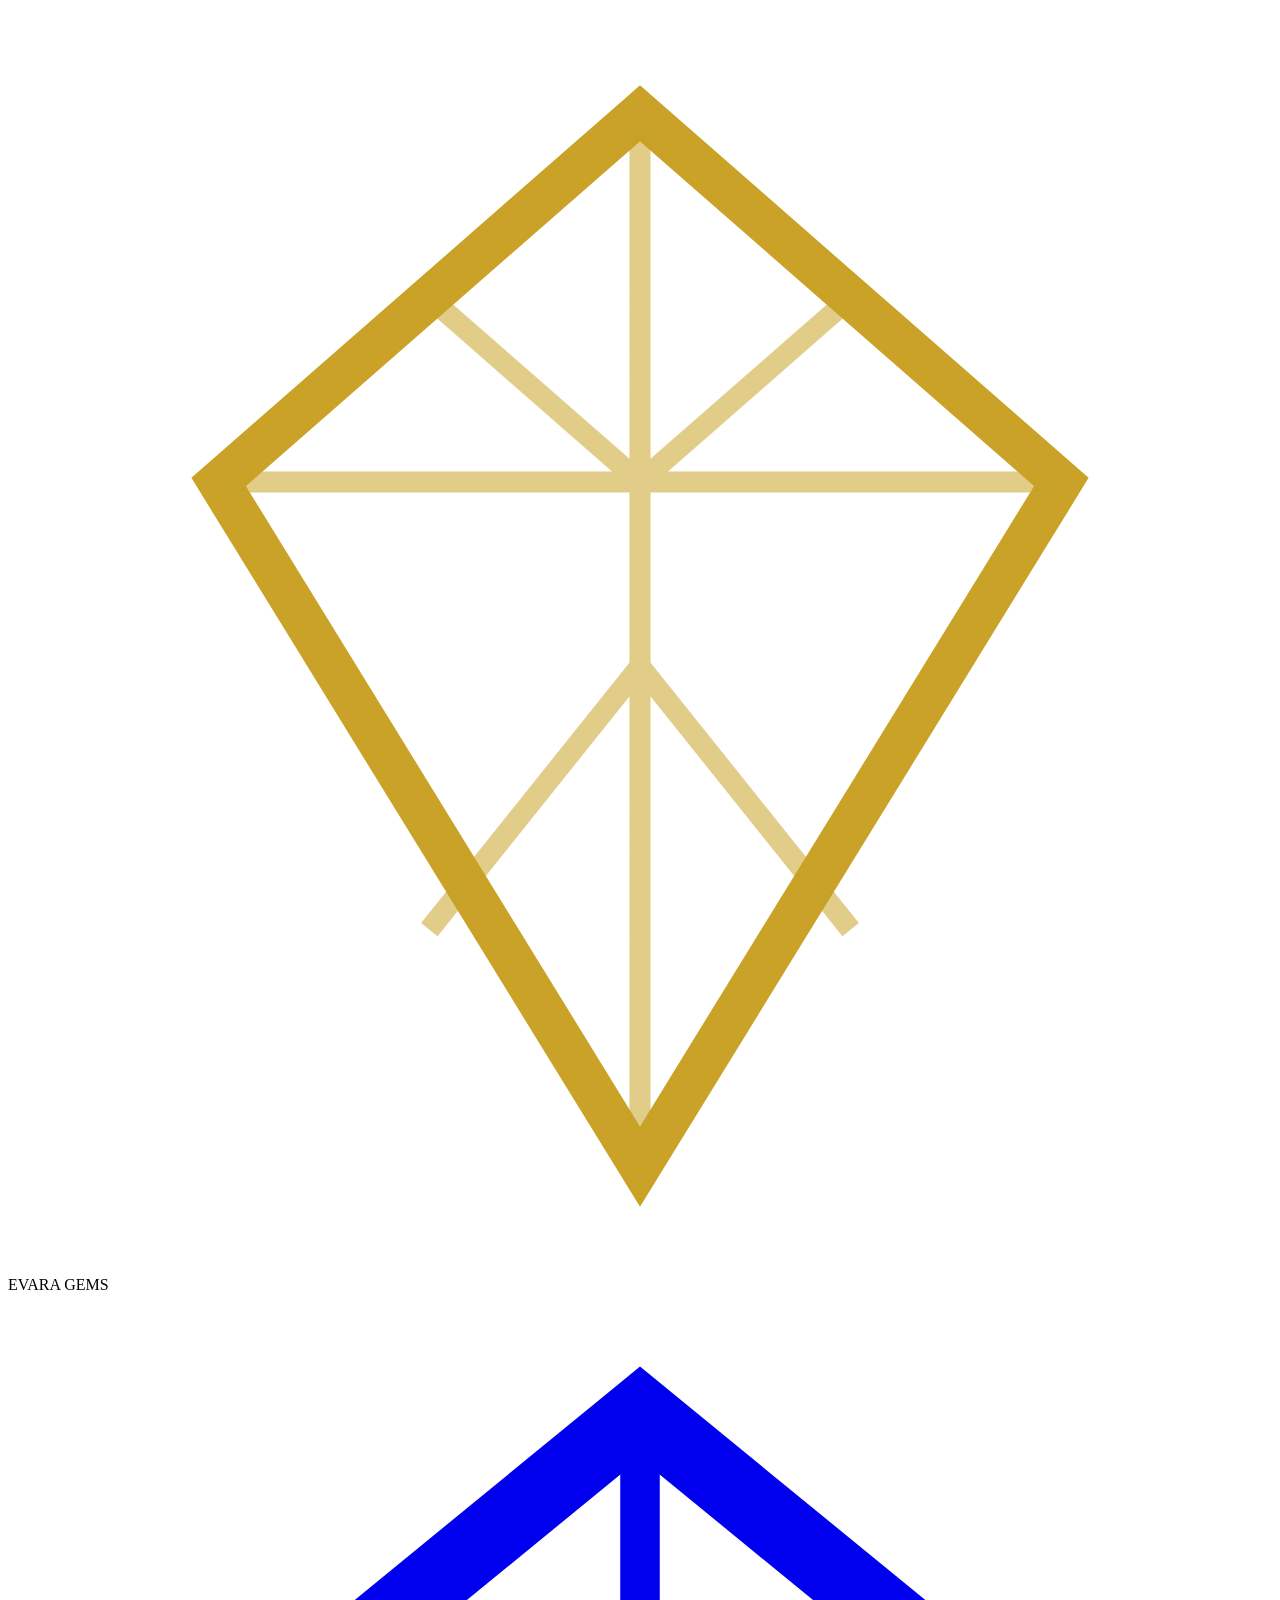
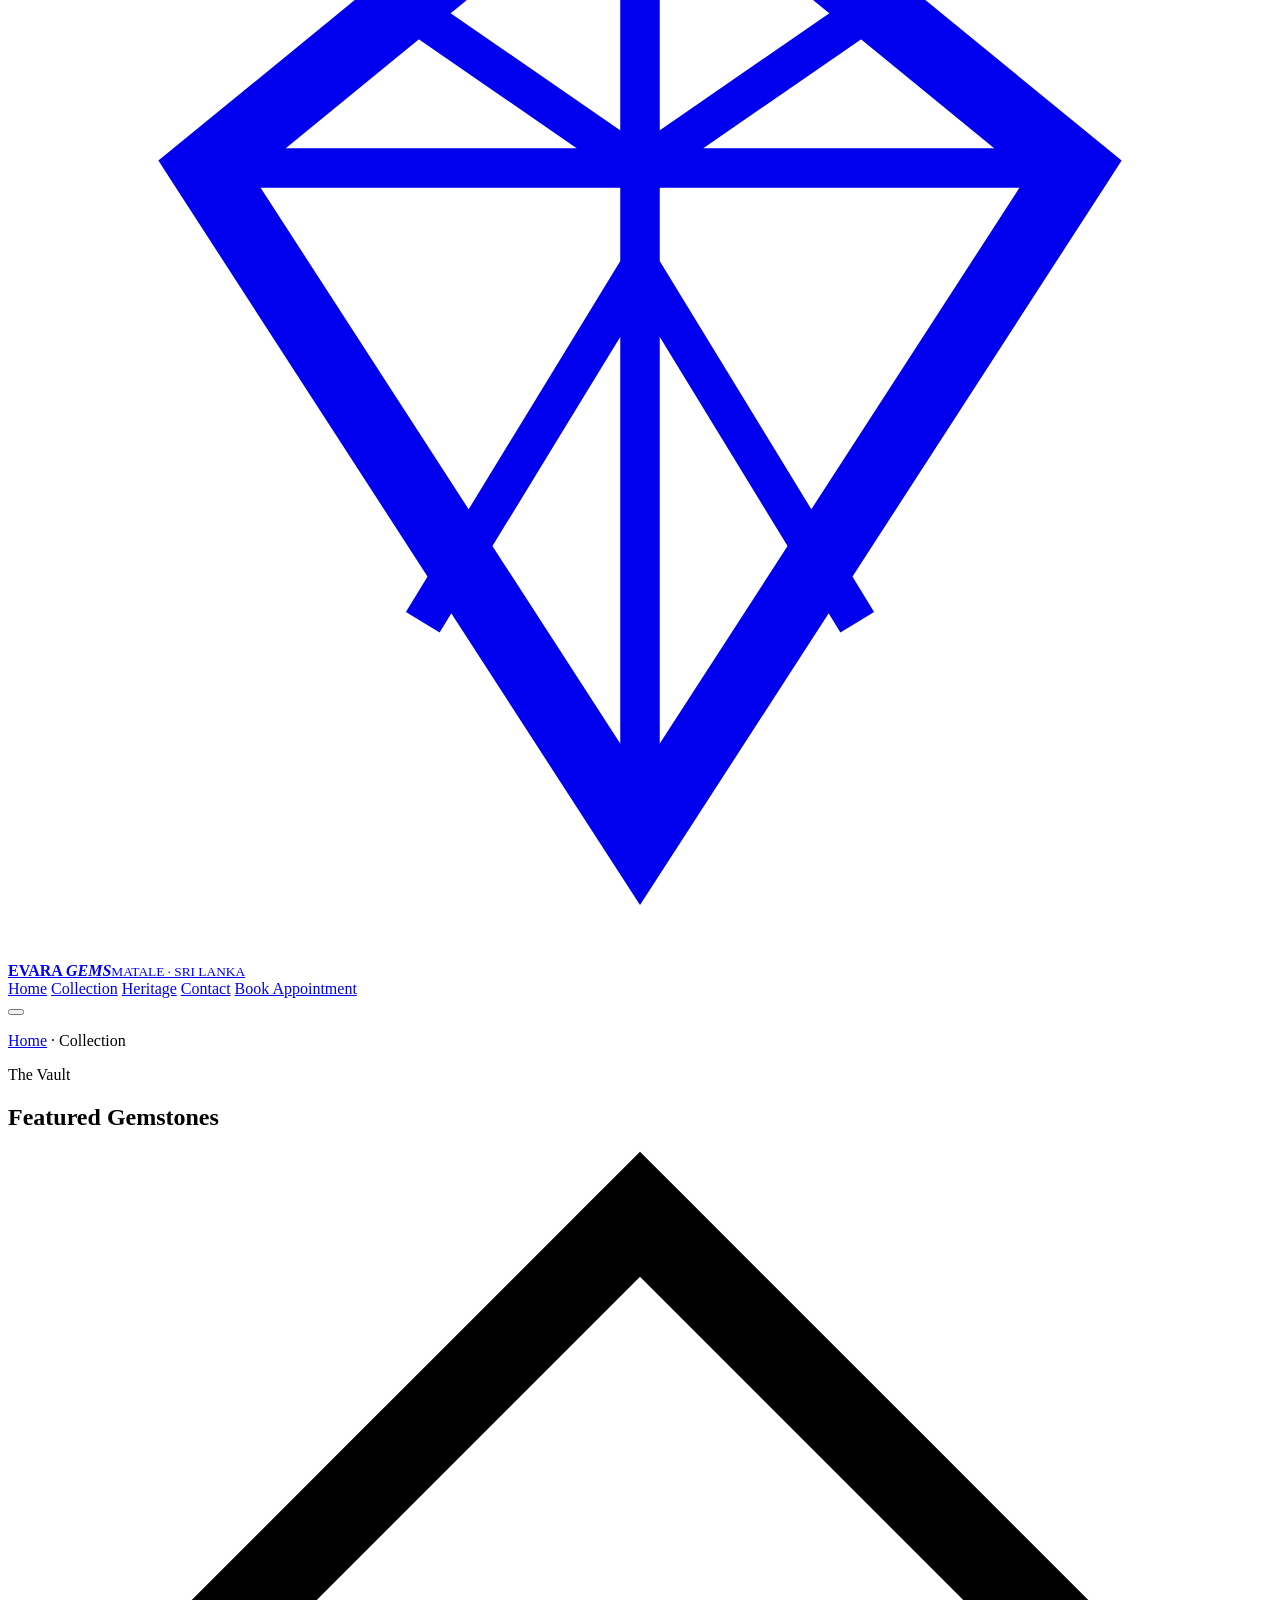
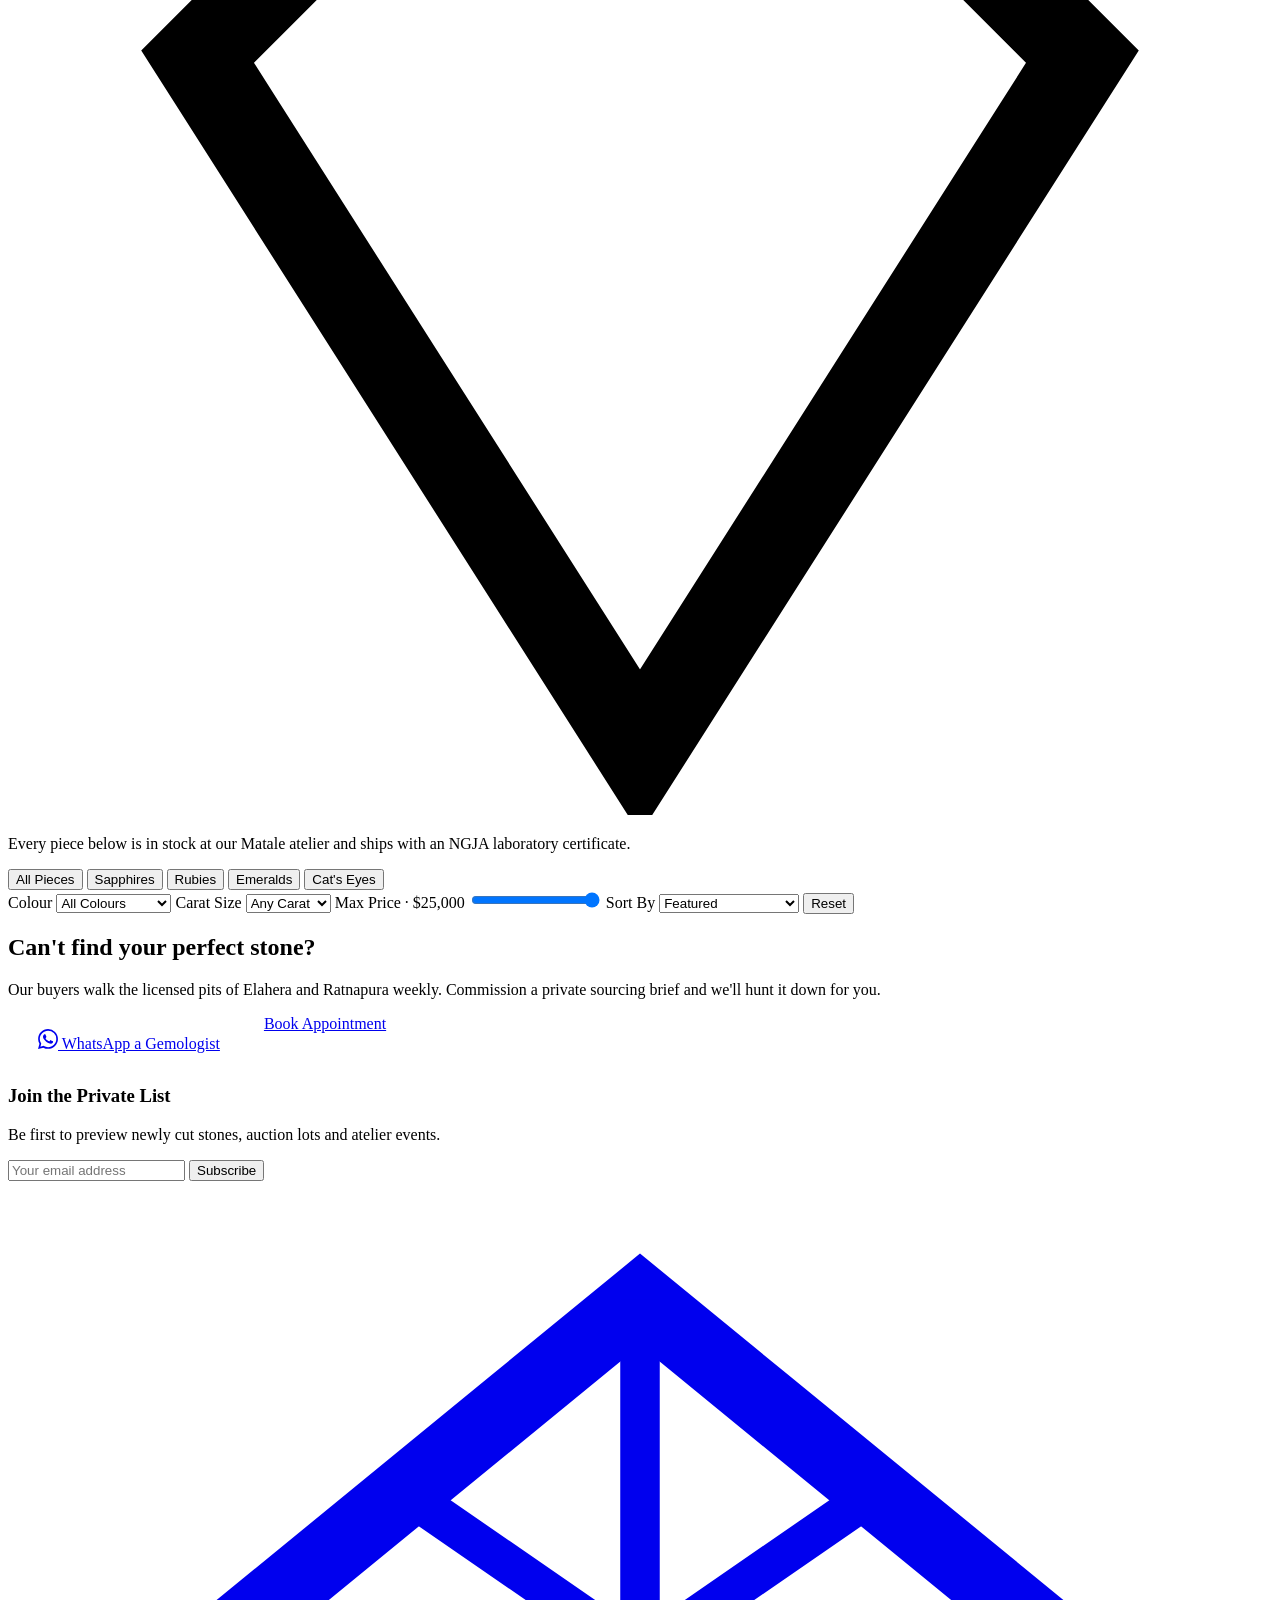
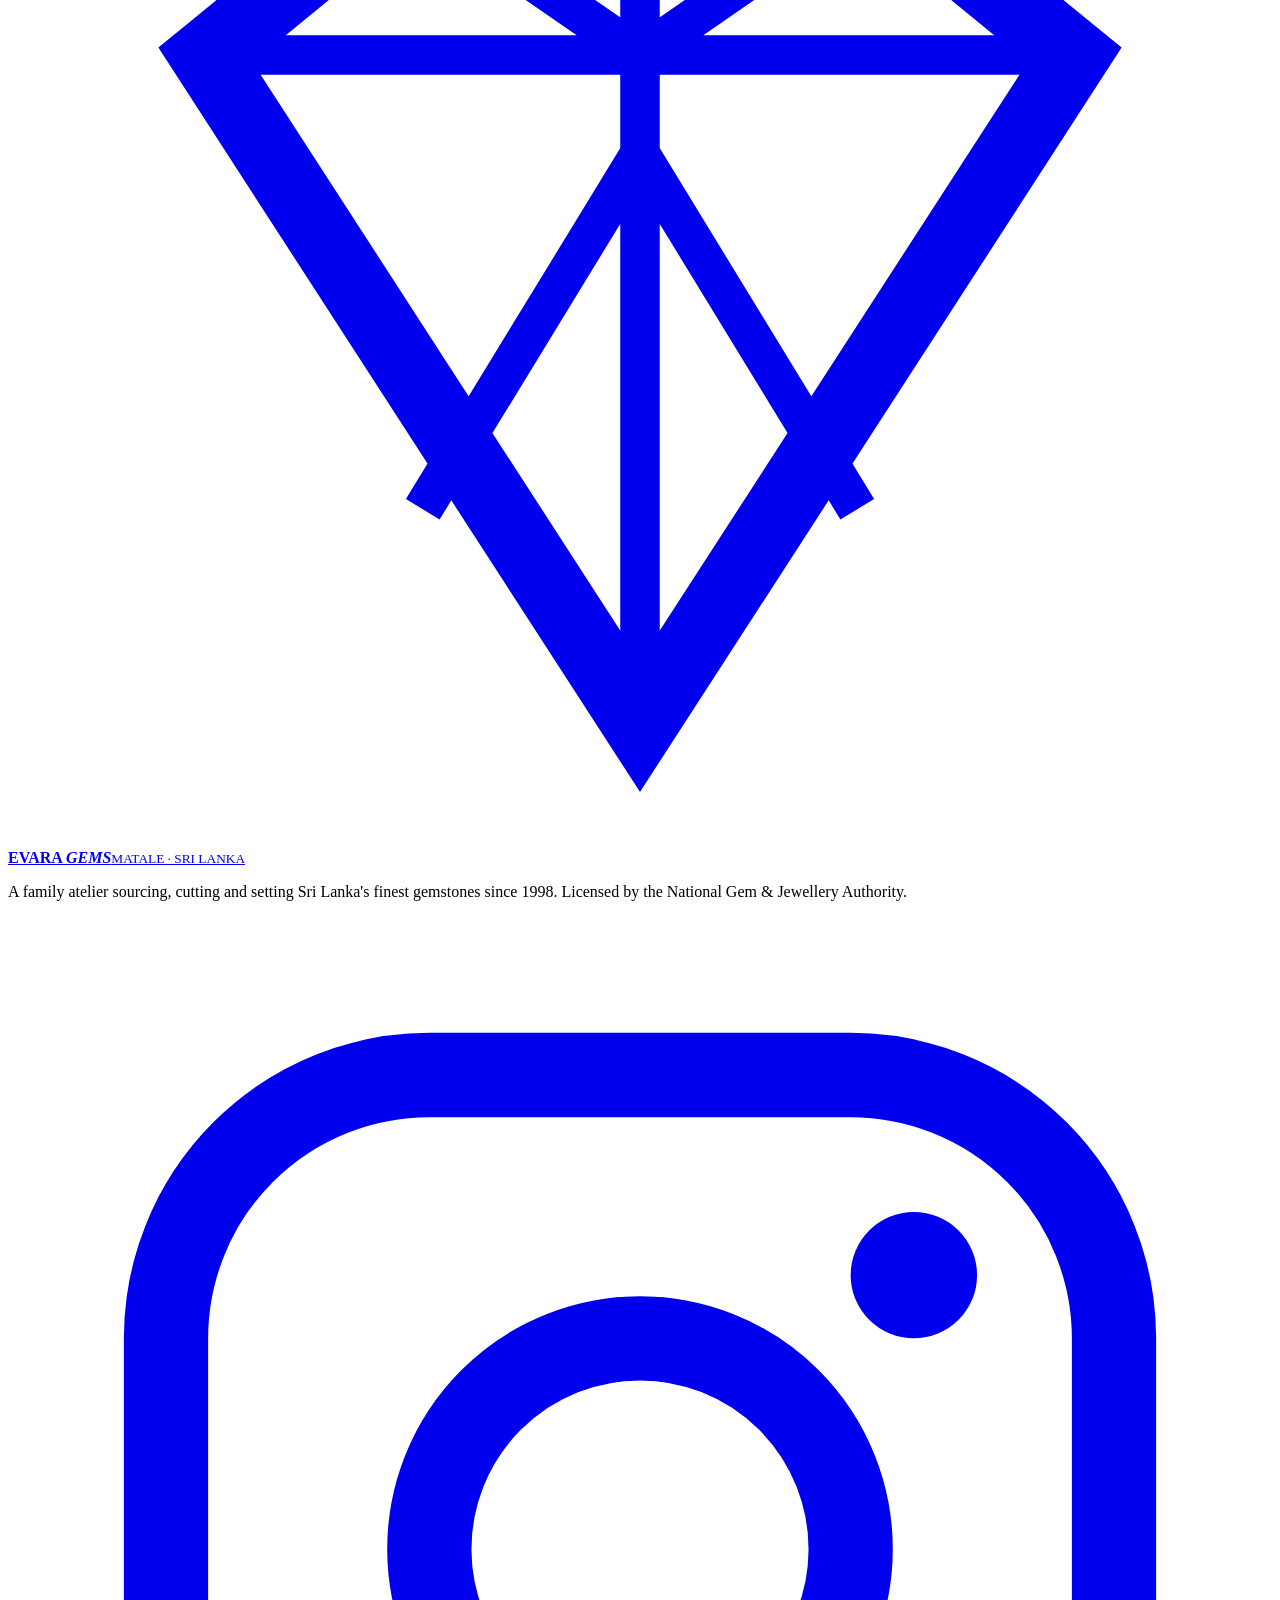
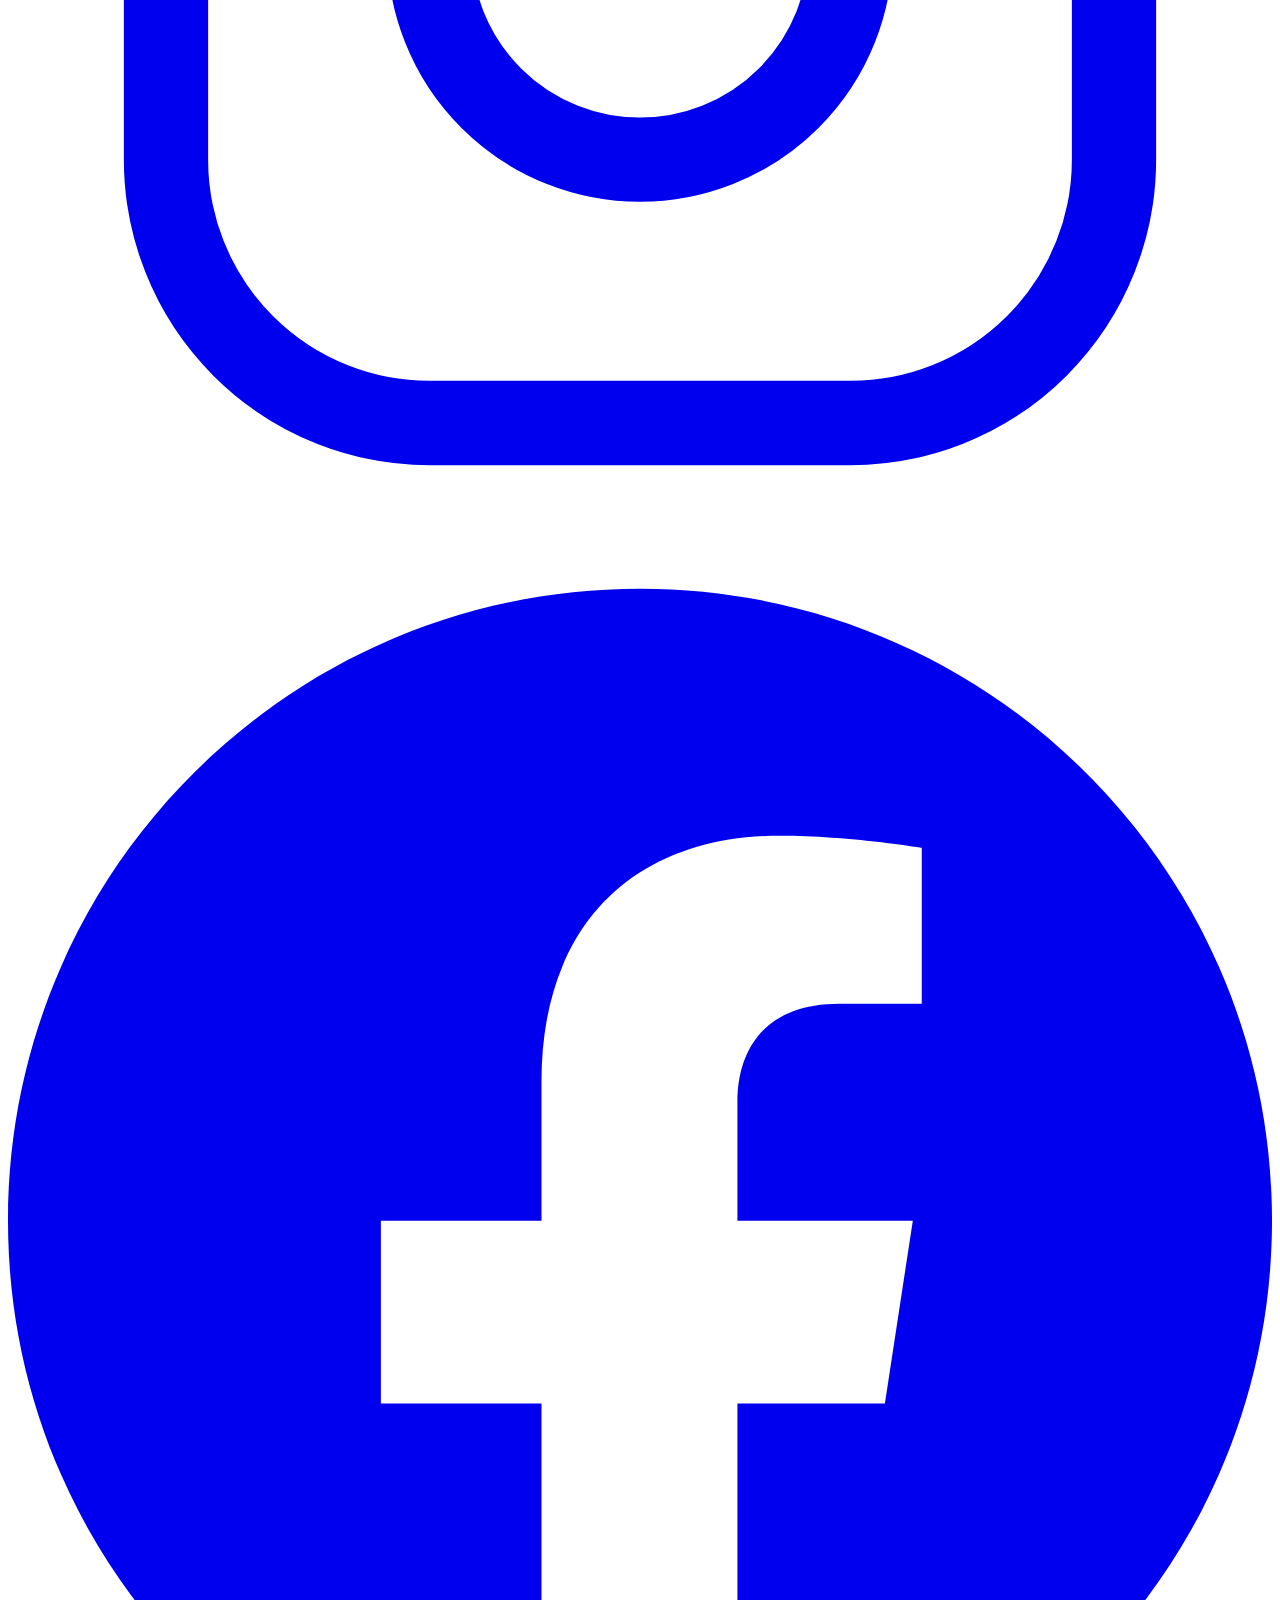
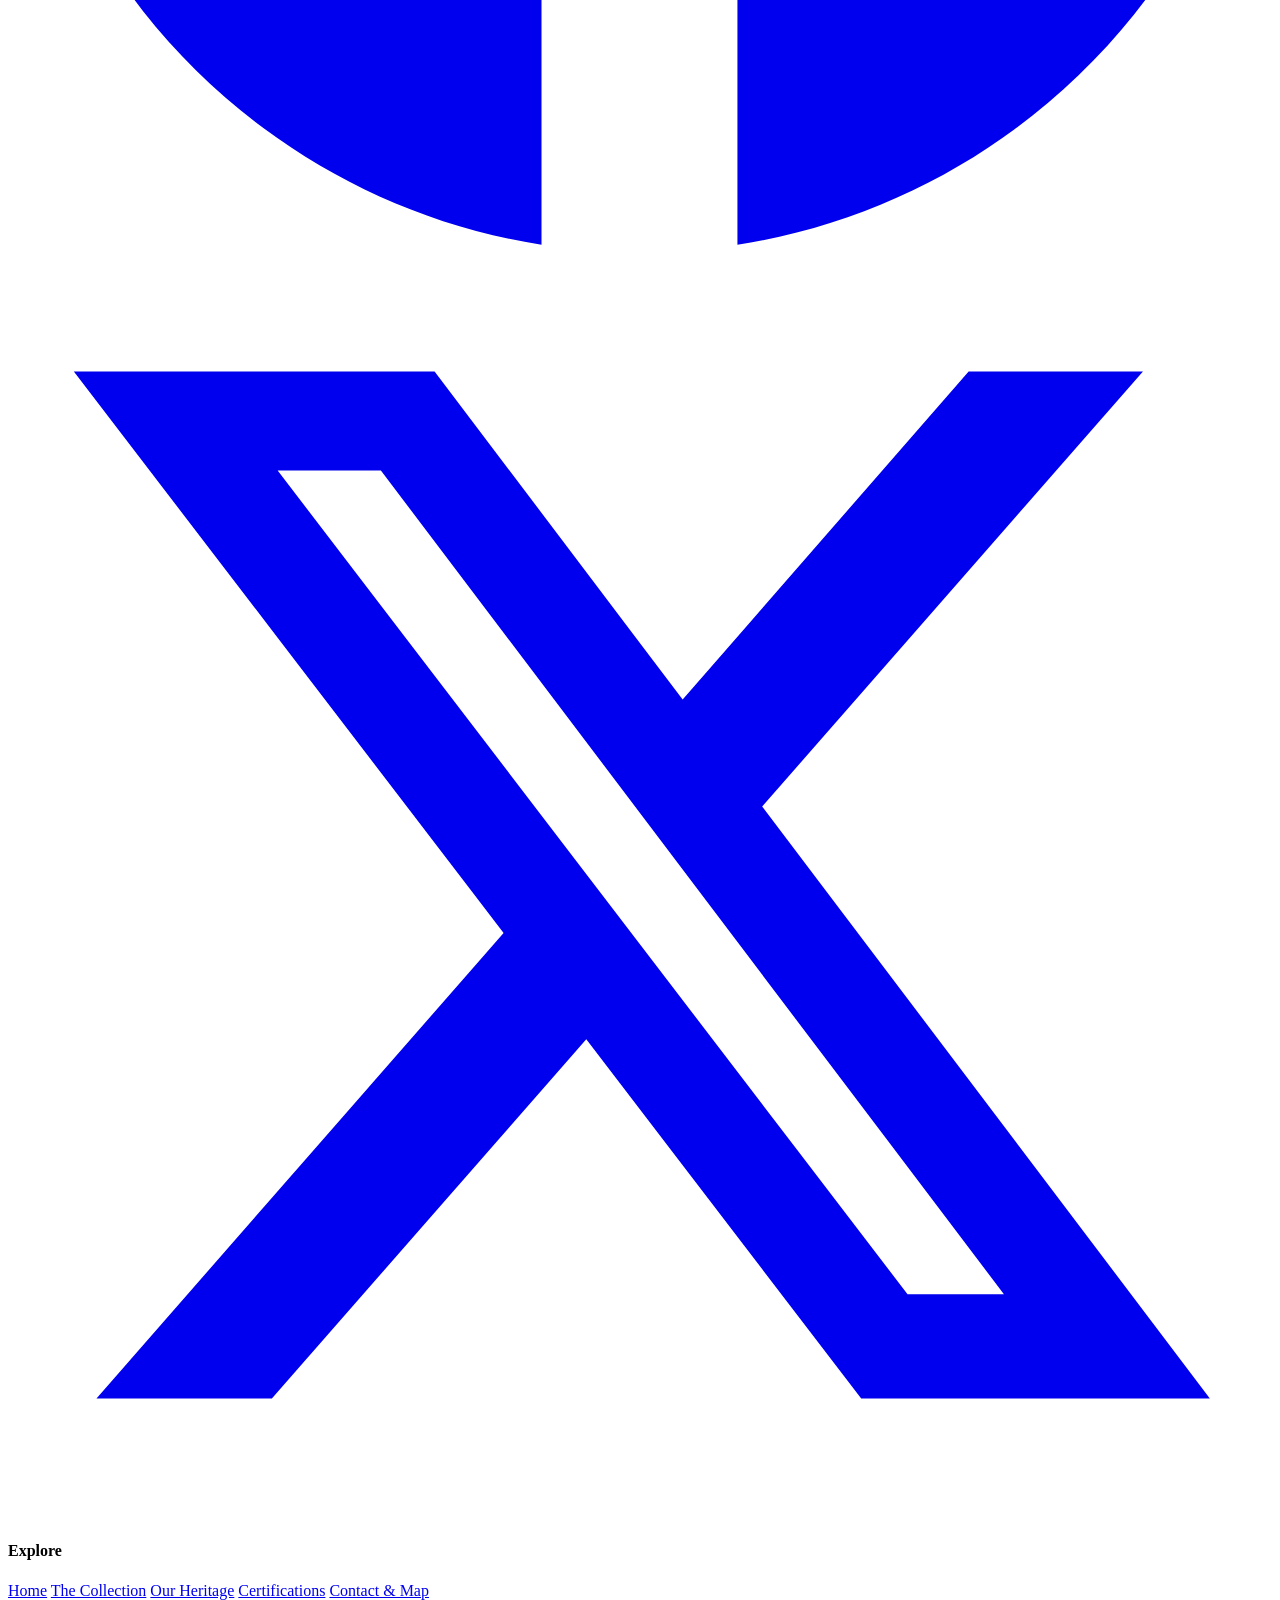
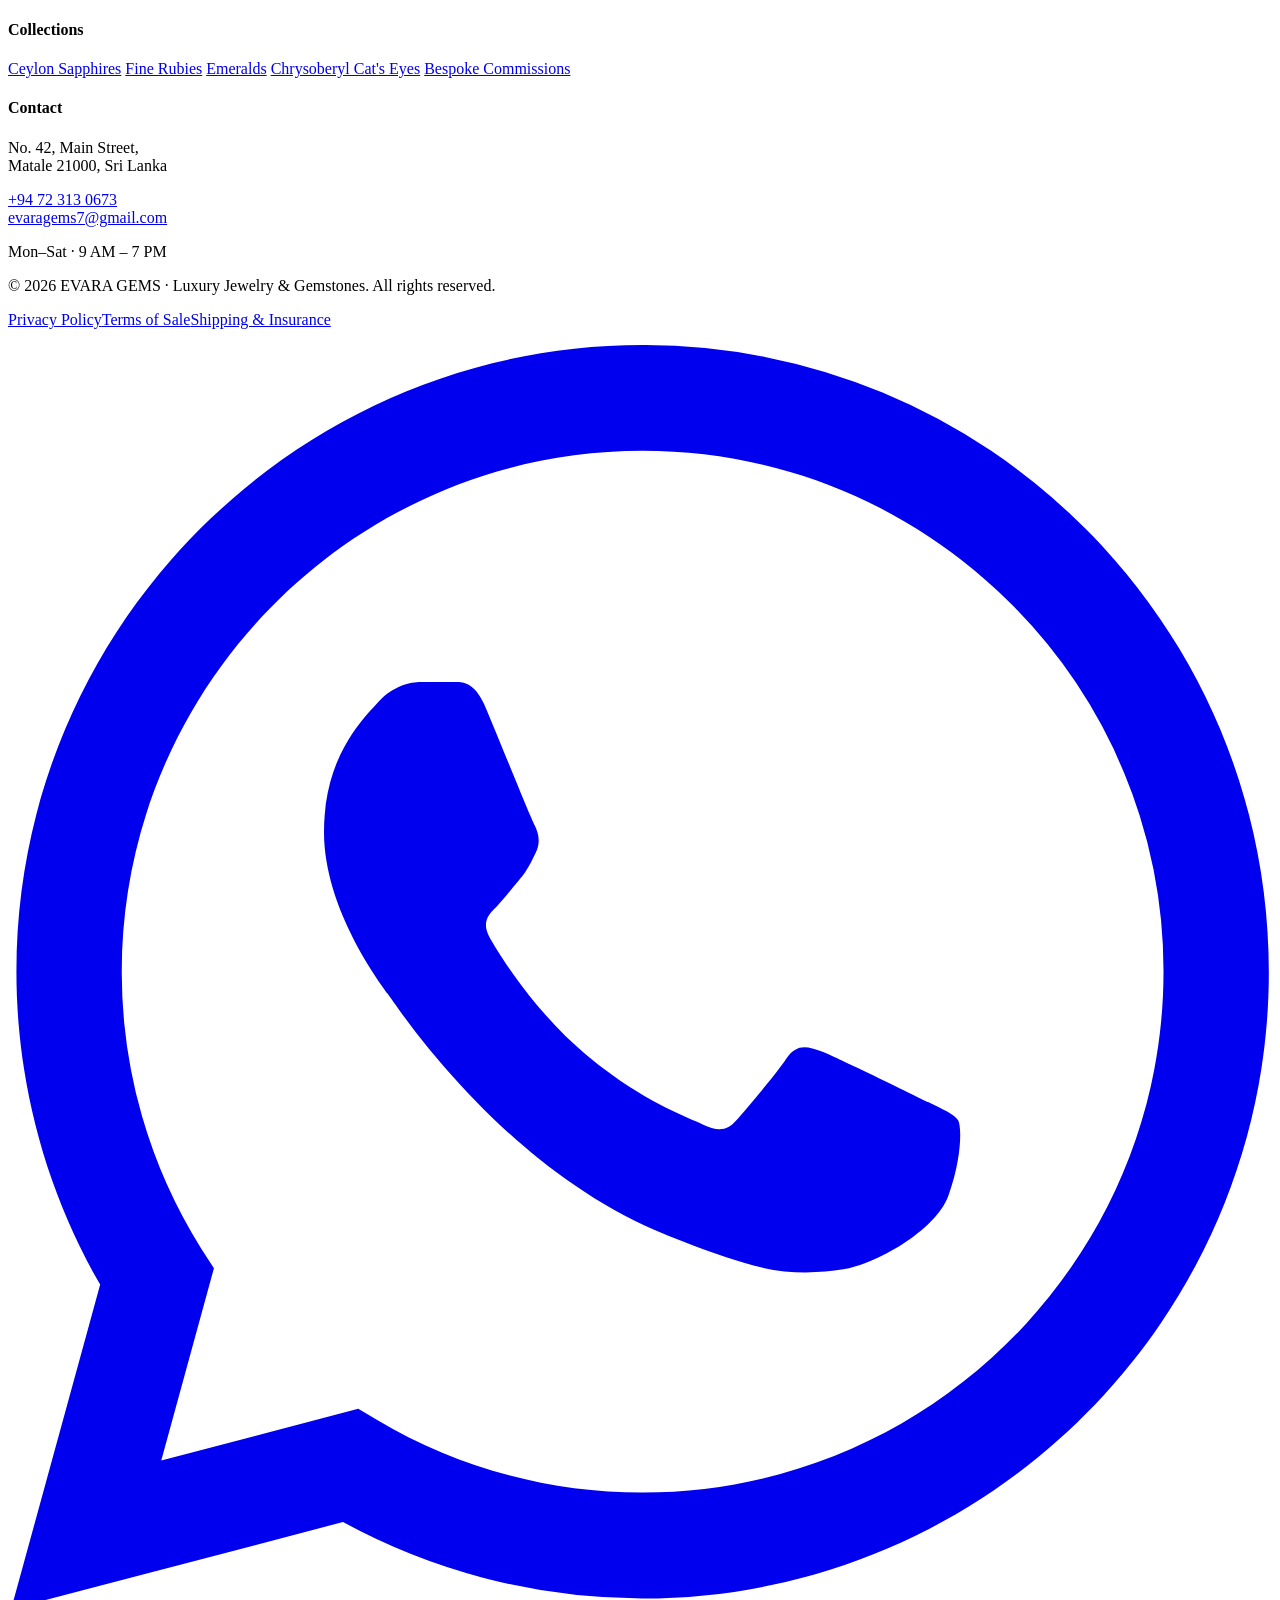
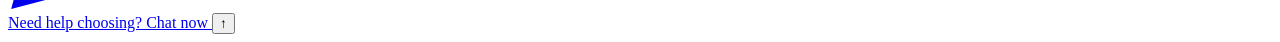
==== collection.html @ 4f70f014 "Add files via upload" ====
<!DOCTYPE html>
<html lang="en">
<head>
<meta charset="UTF-8">
<meta name="viewport" content="width=device-width, initial-scale=1.0">
<title>The Collection — EVARA GEMS | Certified Ceylon Gemstones</title>
<meta name="description" content="Browse certified Sri Lankan sapphires, rubies, emeralds and chrysoberyl cat's eyes. Filter by colour, carat and price — inquire instantly via WhatsApp.">
<link rel="icon" href="assets/logo.png">
<link rel="preconnect" href="https://fonts.googleapis.com">
<link rel="preconnect" href="https://fonts.gstatic.com" crossorigin>
<link href="https://fonts.googleapis.com/css2?family=Playfair+Display:ital,wght@0,400;0,500;0,600;0,700;0,800;1,400;1,500&family=Inter:wght@300;400;500;600;700&display=swap" rel="stylesheet">
<link rel="stylesheet" href="css/style.css">
</head>
<body data-page="collection">

<div id="preloader" aria-hidden="true">
  <div class="preloader-inner">
    <svg viewBox="0 0 48 48" class="preloader-gem"><path d="M24 4 8 18l16 26L40 18Z" fill="none" stroke="#C9A227" stroke-width="1.6"/><path d="M24 4v40M8 18h32M16 11l8 7 8-7M16 35l8-10 8 10" fill="none" stroke="#C9A227" stroke-width=".8" opacity=".55"/></svg>
    <span>EVARA GEMS</span>
  </div>
</div>

<header class="site-header" id="siteHeader">
  <div class="container header-inner">
    <a href="index.html" class="brand" aria-label="Evara Gems home">
      <span class="brand-mark-wrap">
        <img src="assets/logo.png" alt="EVARA GEMS business logo" class="brand-logo" width="46" height="46" onerror="this.remove()">
        <svg viewBox="0 0 32 32" class="brand-fallback"><path d="M16 3 5 12l11 17L27 12Z" fill="none" stroke="currentColor" stroke-width="1.8"/><path d="M16 3v26M5 12h22M10.5 8.2 16 12l5.5-3.8M10.5 23.5 16 14.5l5.5 9" fill="none" stroke="currentColor" stroke-width="1"/></svg>
      </span>
      <span class="brand-text"><strong>EVARA <em>GEMS</em></strong><small>MATALE · SRI LANKA</small></span>
    </a>
    <nav class="main-nav" id="mainNav" aria-label="Primary">
      <a href="index.html">Home</a>
      <a href="collection.html" class="active">Collection</a>
      <a href="heritage.html">Heritage</a>
      <a href="contact.html">Contact</a>
      <a href="contact.html#appointment" class="btn btn-gold nav-cta">Book Appointment</a>
    </nav>
    <button class="nav-toggle" id="navToggle" aria-label="Toggle menu" aria-expanded="false"><span></span><span></span><span></span></button>
  </div>
</header>

<main id="main">

<section class="page-banner">
  <div class="container">
    <p class="crumb"><a href="index.html">Home</a> · Collection</p>
    <p class="eyebrow center">The Vault</p>
    <h1>Featured <span class="gold-text">Gemstones</span></h1>
    <div class="ornament"><span class="line"></span><svg viewBox="0 0 20 20"><path d="M10 1 3 8l7 11 7-11Z" fill="none" stroke="currentColor" stroke-width="1.4"/></svg><span class="line"></span></div>
    <p class="section-sub" style="margin-inline:auto;">Every piece below is in stock at our Matale atelier and ships with an NGJA laboratory certificate.</p>
  </div>
</section>

<section class="section collection-section">
  <div class="container">

    <div class="filter-bar reveal" role="group" aria-label="Filter gemstones">
      <div class="filter-pills" id="typePills">
        <button class="pill active" data-type="all">All Pieces</button>
        <button class="pill" data-type="sapphire">Sapphires</button>
        <button class="pill" data-type="ruby">Rubies</button>
        <button class="pill" data-type="emerald">Emeralds</button>
        <button class="pill" data-type="catseye">Cat's Eyes</button>
      </div>
      <div class="filter-controls">
        <label class="filter-field">
          <span>Colour</span>
          <select id="colorFilter">
            <option value="all">All Colours</option>
            <option value="blue">Blue</option>
            <option value="red">Red</option>
            <option value="green">Green</option>
            <option value="golden">Golden / Yellow</option>
            <option value="pink">Pink</option>
          </select>
        </label>
        <label class="filter-field">
          <span>Carat Size</span>
          <select id="caratFilter">
            <option value="all">Any Carat</option>
            <option value="lt3">Under 3 ct</option>
            <option value="mid">3 – 6 ct</option>
            <option value="gt6">Above 6 ct</option>
          </select>
        </label>
        <label class="filter-field range-field">
          <span>Max Price · <output id="priceOut">$25,000</output></span>
          <input type="range" id="priceRange" min="2000" max="25000" step="500" value="25000">
        </label>
        <label class="filter-field">
          <span>Sort By</span>
          <select id="sortSelect">
            <option value="featured">Featured</option>
            <option value="priceAsc">Price · Low to High</option>
            <option value="priceDesc">Price · High to Low</option>
            <option value="caratDesc">Carat · Largest First</option>
          </select>
        </label>
        <button class="reset-filters" id="resetFilters">Reset</button>
      </div>
      <p class="result-count" id="resultCount"></p>
    </div>

    <div class="product-grid" id="productGrid"></div>

    <div class="empty-state" id="emptyState" hidden>
      <svg viewBox="0 0 48 48"><path d="M24 6 8 19l16 25L40 19Z" fill="none" stroke="currentColor" stroke-width="1.4"/><path d="M8 19h32" stroke="currentColor" stroke-width="1"/></svg>
      <h3>No pieces match your selection</h3>
      <p>Adjust the filters above, or message our gemologists for a private sourcing request.</p>
      <a href="#" class="btn btn-outline-gold" id="emptyWhatsApp">Request a Custom Search</a>
    </div>

    <div class="cta-panel reveal">
      <div>
        <h2>Can't find your <span class="gold-text">perfect stone?</span></h2>
        <p>Our buyers walk the licensed pits of Elahera and Ratnapura weekly. Commission a private sourcing brief and we'll hunt it down for you.</p>
      </div>
      <div style="display:flex;gap:14px;flex-wrap:wrap;">
        <a href="#" class="btn btn-whatsapp" style="width:auto;padding:14px 30px;" id="vaultWhatsApp">
          <svg viewBox="0 0 24 24" width="20" height="20"><path fill="currentColor" d="M17.47 14.38c-.3-.15-1.76-.87-2.03-.97-.27-.1-.47-.15-.67.15-.2.3-.77.97-.94 1.16-.17.2-.35.22-.64.08-.3-.15-1.26-.47-2.39-1.48-.88-.79-1.48-1.76-1.65-2.06-.17-.3-.02-.46.13-.6.13-.14.3-.35.44-.52.15-.18.2-.3.3-.5.1-.2.05-.38-.02-.52-.08-.15-.67-1.62-.92-2.21-.24-.58-.49-.5-.67-.51h-.57c-.2 0-.52.07-.8.37-.27.3-1.04 1.02-1.04 2.48 0 1.46 1.07 2.87 1.21 3.07.15.2 2.1 3.2 5.08 4.49.71.3 1.26.49 1.7.62.71.23 1.36.2 1.87.12.57-.08 1.76-.72 2-1.41.25-.7.25-1.29.18-1.42-.08-.12-.28-.2-.58-.35M12.05 21.79h-.01c-1.78 0-3.52-.48-5.03-1.38l-.36-.21-3.74.98 1-3.65-.24-.37a9.86 9.86 0 0 1-1.51-5.26C2.16 6.45 6.6 2.01 12.05 2.01c2.64 0 5.12 1.03 6.99 2.9a9.83 9.83 0 0 1 2.9 6.99c0 5.45-4.44 9.89-9.89 9.89m8.41-18.3A11.82 11.82 0 0 0 12.05 0C5.5 0 .16 5.34.16 11.89c0 2.1.55 4.15 1.59 5.95L.06 24l6.3-1.65a11.88 11.88 0 0 0 5.68 1.45h.01c6.55 0 11.89-5.34 11.89-11.89 0-3.18-1.24-6.17-3.48-8.42Z"/></svg>
          WhatsApp a Gemologist
        </a>
        <a href="contact.html#appointment" class="btn btn-outline-gold">Book Appointment</a>
      </div>
    </div>

  </div>
</section>

</main>

<footer class="site-footer">
  <div class="newsletter-strip">
    <div class="container newsletter-inner">
      <div class="nl-copy">
        <h3>Join the <span class="gold-text">Private List</span></h3>
        <p>Be first to preview newly cut stones, auction lots and atelier events.</p>
      </div>
      <form class="newsletter-form" id="newsletterForm" novalidate>
        <input type="email" id="newsletterEmail" placeholder="Your email address" required aria-label="Email address">
        <button type="submit" class="btn btn-gold">Subscribe</button>
      </form>
      <p class="nl-msg" id="newsletterMsg" hidden>Thank you — welcome to the EVARA inner circle.</p>
    </div>
  </div>
  <div class="container footer-grid">
    <div class="f-brand">
      <a href="index.html" class="brand">
        <span class="brand-mark-wrap">
          <img src="assets/logo.png" alt="EVARA GEMS business logo" class="brand-logo" width="46" height="46" onerror="this.remove()">
          <svg viewBox="0 0 32 32" class="brand-fallback"><path d="M16 3 5 12l11 17L27 12Z" fill="none" stroke="currentColor" stroke-width="1.8"/><path d="M16 3v26M5 12h22M10.5 8.2 16 12l5.5-3.8M10.5 23.5 16 14.5l5.5 9" fill="none" stroke="currentColor" stroke-width="1"/></svg>
        </span>
        <span class="brand-text"><strong>EVARA <em>GEMS</em></strong><small>MATALE · SRI LANKA</small></span>
      </a>
      <p>A family atelier sourcing, cutting and setting Sri Lanka's finest gemstones since 1998. Licensed by the National Gem &amp; Jewellery Authority.</p>
      <div class="social-row">
        <a href="#" aria-label="Instagram"><svg viewBox="0 0 24 24"><rect x="3" y="3" width="18" height="18" rx="5" fill="none" stroke="currentColor" stroke-width="1.6"/><circle cx="12" cy="12" r="4" fill="none" stroke="currentColor" stroke-width="1.6"/><circle cx="17.2" cy="6.8" r="1.2" fill="currentColor"/></svg></a>
        <a href="#" aria-label="Facebook"><svg viewBox="0 0 24 24"><path fill="currentColor" d="M24 12.07C24 5.44 18.63.07 12 .07S0 5.44 0 12.07c0 5.99 4.39 10.95 10.13 11.85v-8.38H7.08v-3.47h3.05V9.43c0-3.01 1.79-4.67 4.53-4.67 1.31 0 2.69.23 2.69.23v2.96H15.8c-1.49 0-1.95.93-1.95 1.87v2.25h3.33l-.53 3.47h-2.8v8.38C19.61 23.02 24 18.06 24 12.07Z"/></svg></a>
        <a href="#" aria-label="X"><svg viewBox="0 0 24 24"><path fill="currentColor" d="M18.24 2.25h3.31l-7.23 8.26 8.5 11.24H16.2l-5.22-6.82-5.97 6.82H1.68l7.73-8.84L1.25 2.25H8.1l4.71 6.23Zm-1.16 17.52h1.83L7.08 4.13H5.12Z"/></svg></a>
      </div>
    </div>
    <nav class="f-col" aria-label="Explore">
      <h4>Explore</h4>
      <a href="index.html">Home</a>
      <a href="collection.html">The Collection</a>
      <a href="heritage.html">Our Heritage</a>
      <a href="heritage.html#certifications">Certifications</a>
      <a href="contact.html">Contact &amp; Map</a>
    </nav>
    <nav class="f-col" aria-label="Collections">
      <h4>Collections</h4>
      <a href="collection.html?type=sapphire">Ceylon Sapphires</a>
      <a href="collection.html?type=ruby">Fine Rubies</a>
      <a href="collection.html?type=emerald">Emeralds</a>
      <a href="collection.html?type=catseye">Chrysoberyl Cat's Eyes</a>
      <a href="contact.html#appointment">Bespoke Commissions</a>
    </nav>
    <div class="f-col f-contact">
      <h4>Contact</h4>
      <p>No. 42, Main Street,<br>Matale 21000, Sri Lanka</p>
      <p><a href="tel:+94723130673">+94 72 313 0673</a><br><a href="mailto:evaragems7@gmail.com">evaragems7@gmail.com</a></p>
      <p>Mon–Sat · 9 AM – 7 PM</p>
    </div>
  </div>
  <div class="footer-bottom">
    <div class="container fb-inner">
      <p>© <span id="year">2026</span> EVARA GEMS · Luxury Jewelry &amp; Gemstones. All rights reserved.</p>
      <p class="fb-links"><a href="#">Privacy Policy</a><a href="#">Terms of Sale</a><a href="#">Shipping &amp; Insurance</a></p>
    </div>
  </div>
</footer>

<a class="whatsapp-float" id="whatsappFloat" href="https://wa.me/94723130673?text=Hello%20EVARA%20GEMS!%20I'm%20interested%20in%20your%20gemstones." target="_blank" rel="noopener" aria-label="Chat on WhatsApp">
  <svg viewBox="0 0 24 24"><path fill="currentColor" d="M17.47 14.38c-.3-.15-1.76-.87-2.03-.97-.27-.1-.47-.15-.67.15-.2.3-.77.97-.94 1.16-.17.2-.35.22-.64.08-.3-.15-1.26-.47-2.39-1.48-.88-.79-1.48-1.76-1.65-2.06-.17-.3-.02-.46.13-.6.13-.14.3-.35.44-.52.15-.18.2-.3.3-.5.1-.2.05-.38-.02-.52-.08-.15-.67-1.62-.92-2.21-.24-.58-.49-.5-.67-.51h-.57c-.2 0-.52.07-.8.37-.27.3-1.04 1.02-1.04 2.48 0 1.46 1.07 2.87 1.21 3.07.15.2 2.1 3.2 5.08 4.49.71.3 1.26.49 1.7.62.71.23 1.36.2 1.87.12.57-.08 1.76-.72 2-1.41.25-.7.25-1.29.18-1.42-.08-.12-.28-.2-.58-.35M12.05 21.79h-.01c-1.78 0-3.52-.48-5.03-1.38l-.36-.21-3.74.98 1-3.65-.24-.37a9.86 9.86 0 0 1-1.51-5.26C2.16 6.45 6.6 2.01 12.05 2.01c2.64 0 5.12 1.03 6.99 2.9a9.83 9.83 0 0 1 2.9 6.99c0 5.45-4.44 9.89-9.89 9.89m8.41-18.3A11.82 11.82 0 0 0 12.05 0C5.5 0 .16 5.34.16 11.89c0 2.1.55 4.15 1.59 5.95L.06 24l6.3-1.65a11.88 11.88 0 0 0 5.68 1.45h.01c6.55 0 11.89-5.34 11.89-11.89 0-3.18-1.24-6.17-3.48-8.42Z"/></svg>
  <span class="wf-tooltip">Need help choosing? Chat now</span>
</a>

<button class="back-to-top" id="backToTop" aria-label="Back to top">&#8593;</button>

<script src="js/main.js"></script>
</body>
</html>
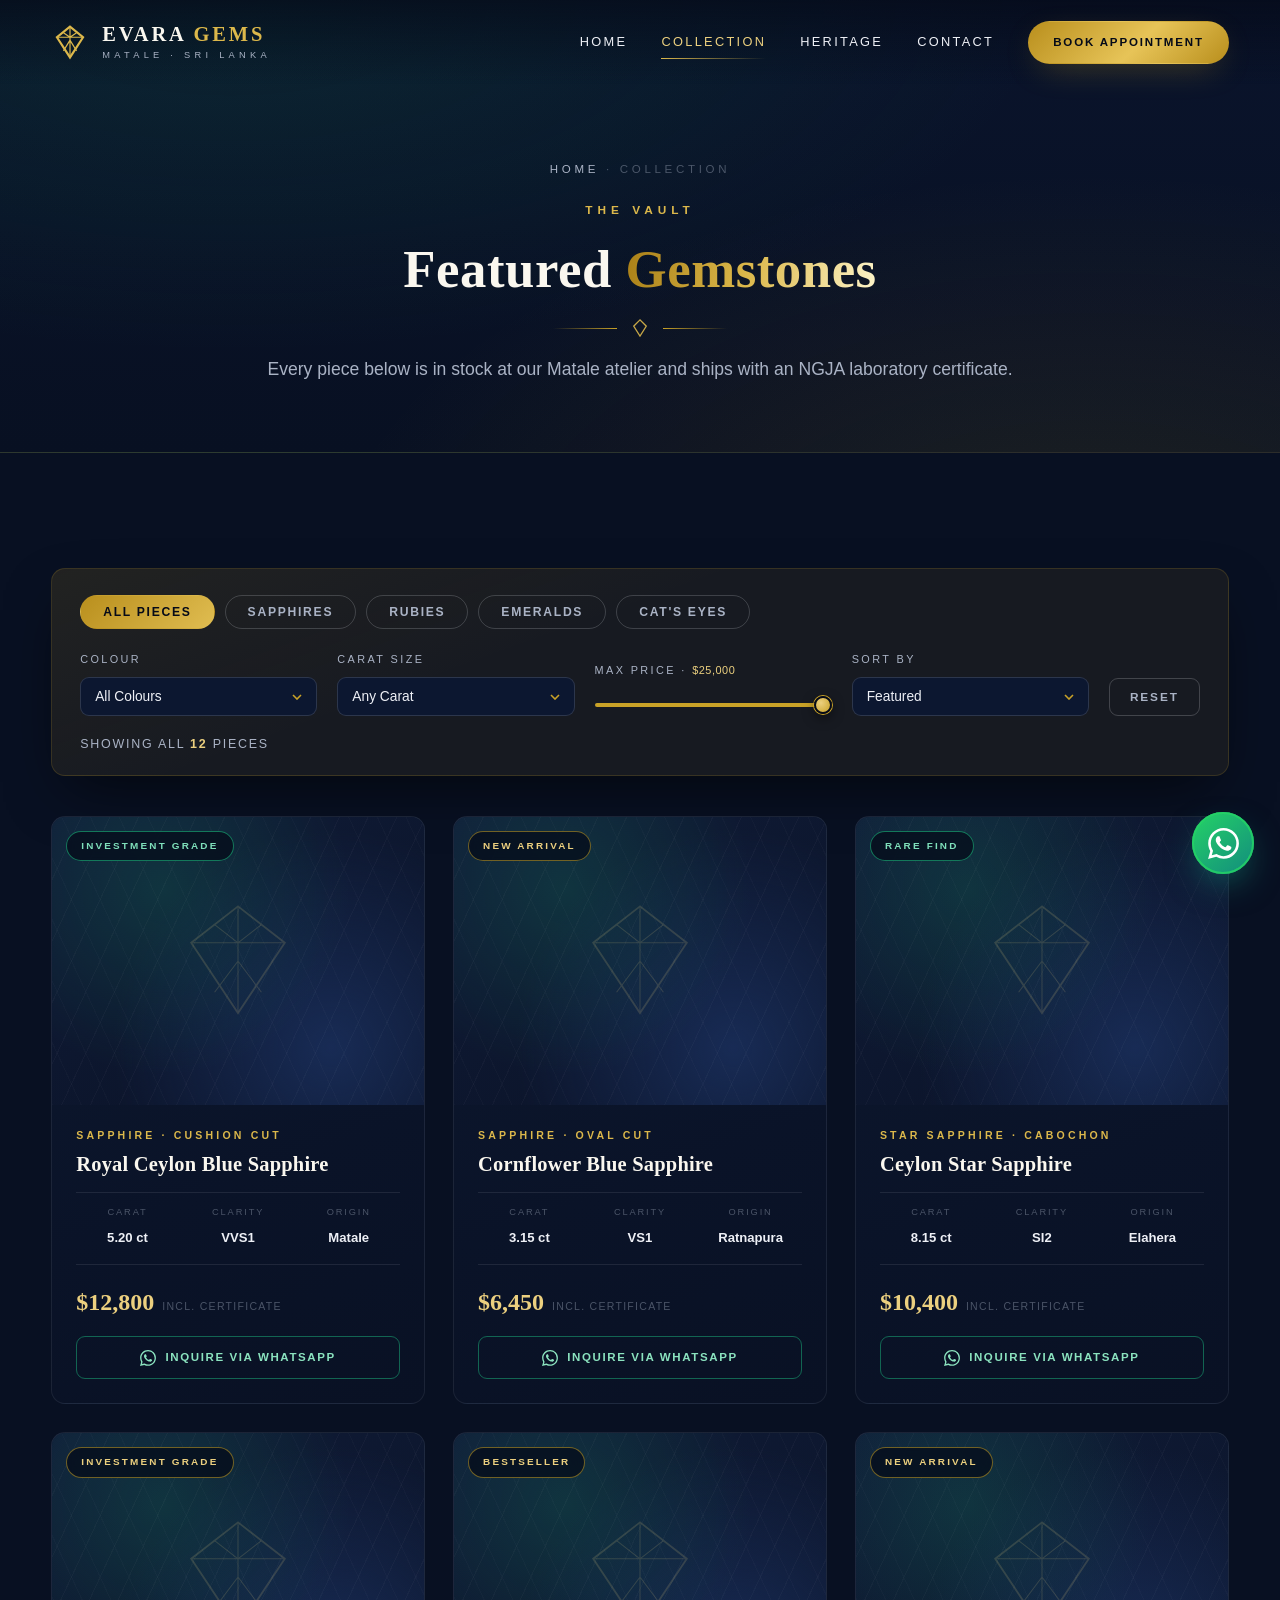
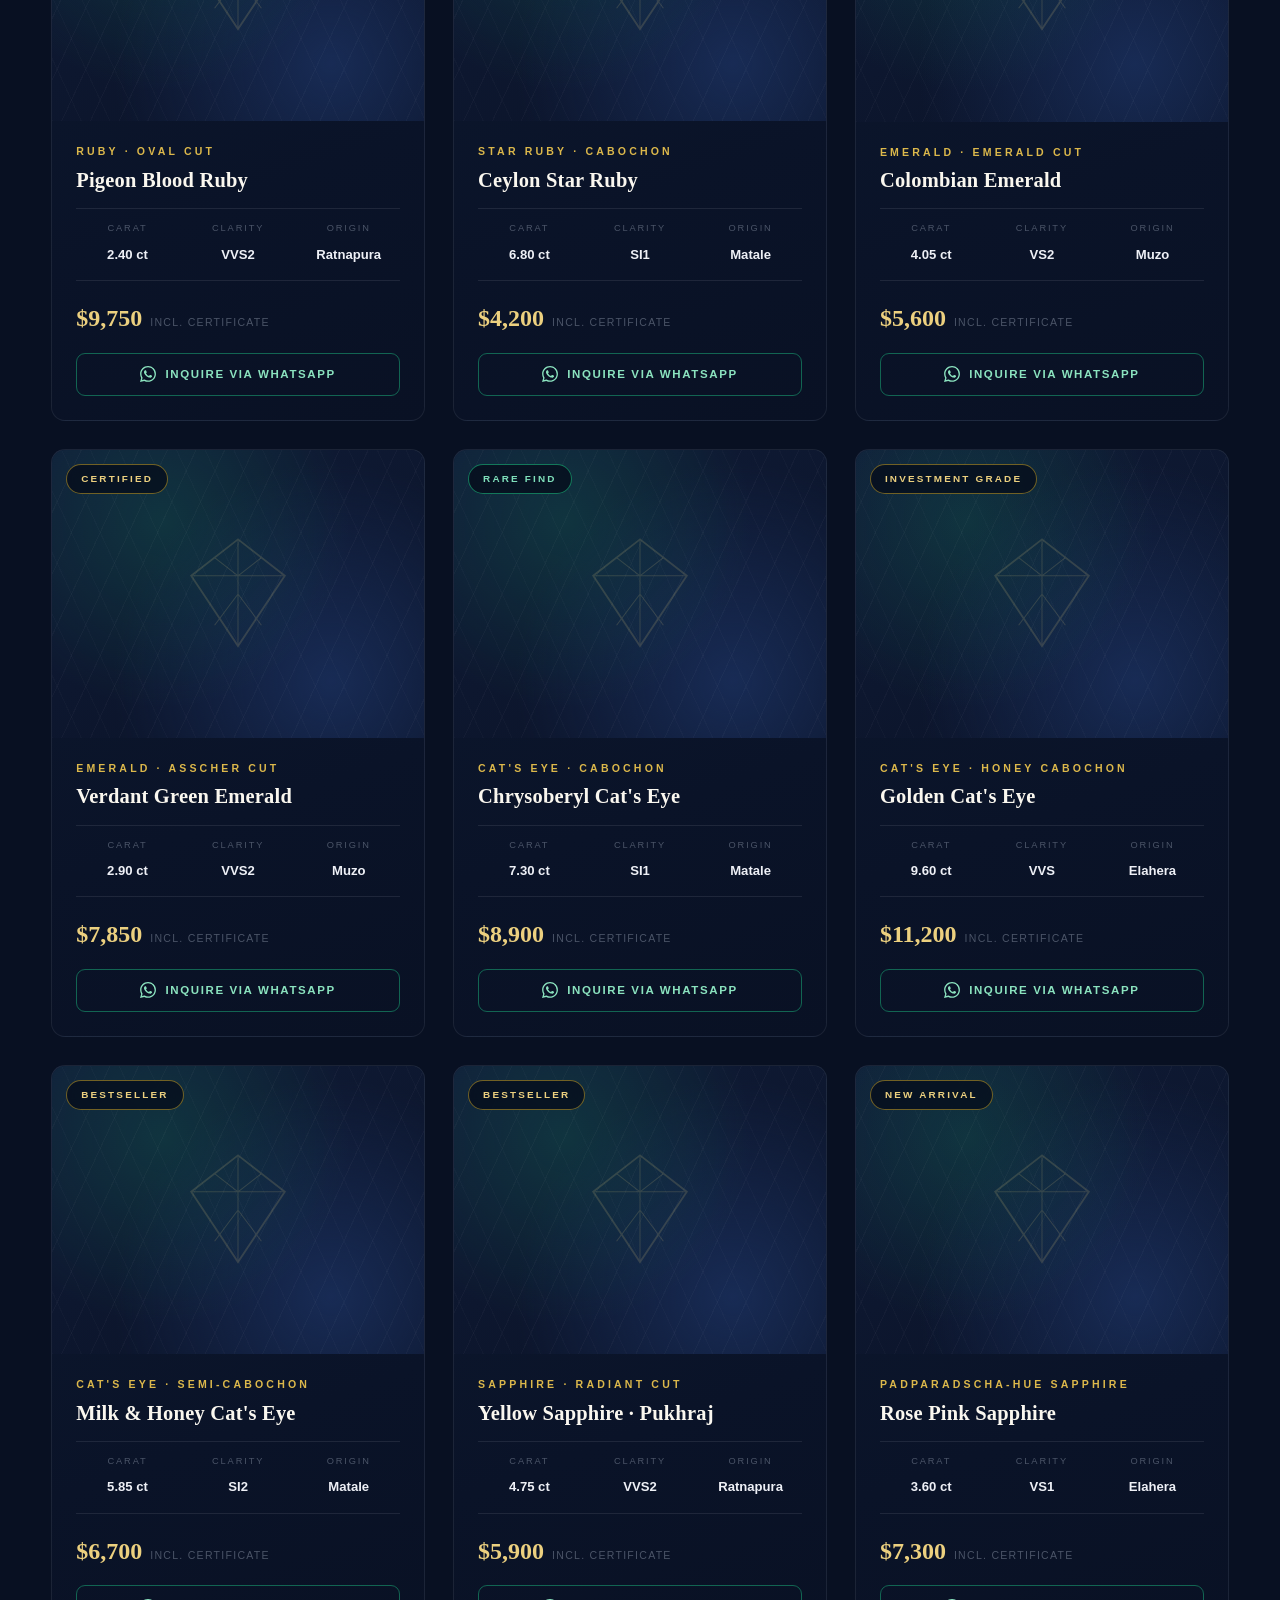
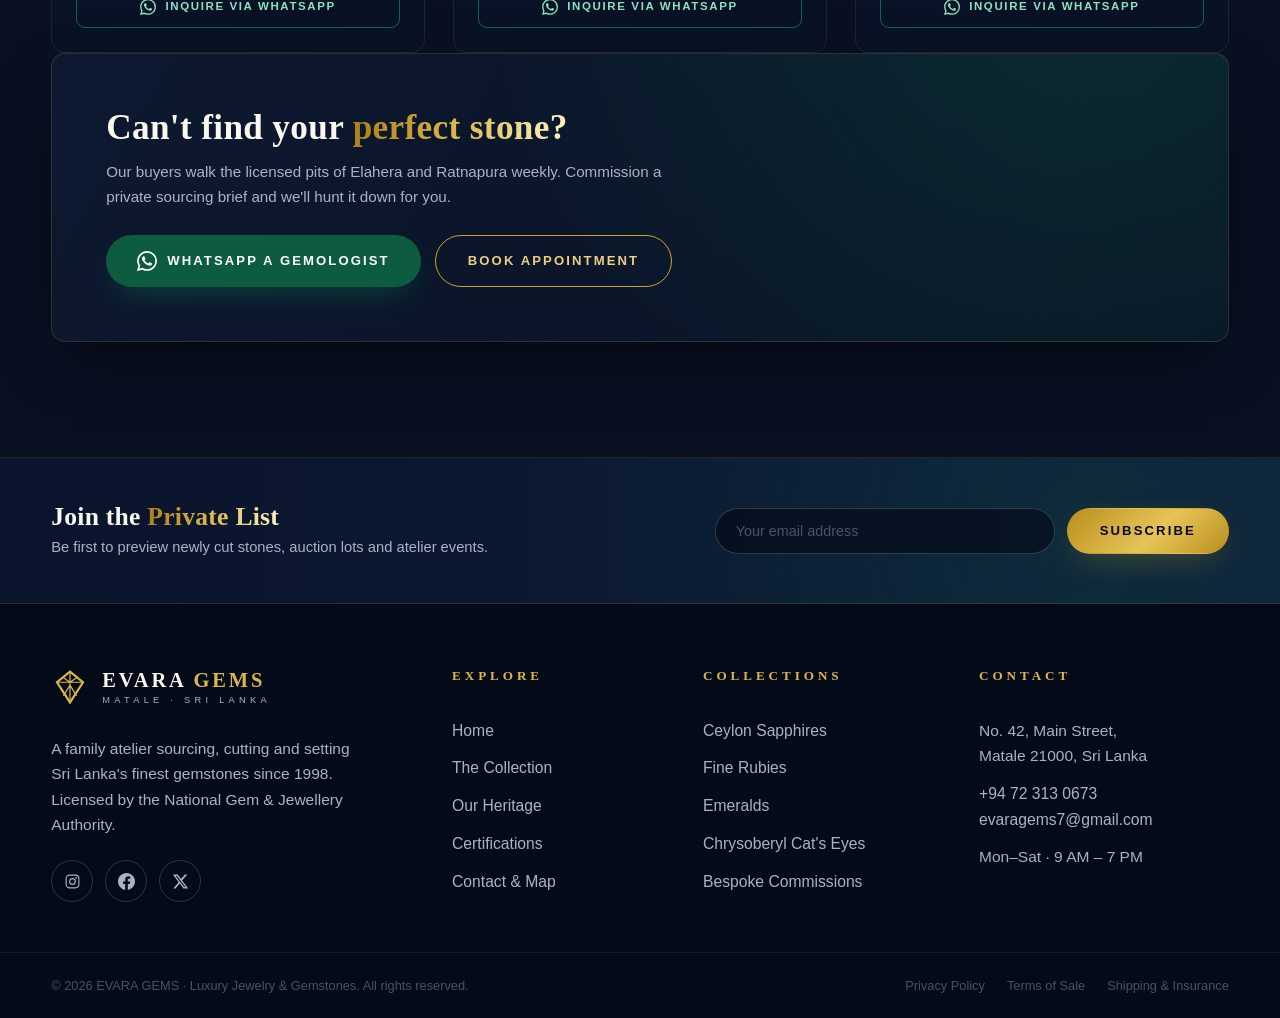
==== commit b16f454e: "Add files via upload" ====
--- a/collection.html
+++ b/collection.html
@@ -5,11 +5,932 @@
 <meta name="viewport" content="width=device-width, initial-scale=1.0">
 <title>The Collection — EVARA GEMS | Certified Ceylon Gemstones</title>
 <meta name="description" content="Browse certified Sri Lankan sapphires, rubies, emeralds and chrysoberyl cat's eyes. Filter by colour, carat and price — inquire instantly via WhatsApp.">
-<link rel="icon" href="assets/logo.png">
+<link rel="icon" href="data:image/svg+xml,%3Csvg xmlns='http://www.w3.org/2000/svg' viewBox='0 0 24 24'%3E%3Cpath fill='%23C9A227' d='M12 2 3 9l9 13 9-13z'/%3E%3C/svg%3E">
 <link rel="preconnect" href="https://fonts.googleapis.com">
 <link rel="preconnect" href="https://fonts.gstatic.com" crossorigin>
 <link href="https://fonts.googleapis.com/css2?family=Playfair+Display:ital,wght@0,400;0,500;0,600;0,700;0,800;1,400;1,500&family=Inter:wght@300;400;500;600;700&display=swap" rel="stylesheet">
-<link rel="stylesheet" href="css/style.css">
+<style>
+:root {
+  --navy-950: #050a18;
+  --navy-900: #081022;
+  --navy-800: #0c1730;
+  --navy-700: #122142;
+  --navy-600: #1a2f5c;
+  --emerald-700: #0d5c40;
+  --emerald-600: #127952;
+  --emerald-500: #17936a;
+  --charcoal: #171a21;
+  --gold-500: #c9a227;
+  --gold-400: #dcb84b;
+  --gold-300: #ecd07f;
+  --cream: #f4efe3;
+  --ivory: #faf7ef;
+  --text-primary: #eef0f6;
+  --text-secondary: #aab3c5;
+  --text-muted: #77809399;
+  --border-soft: rgba(201, 162, 39, 0.18);
+  --card-bg: linear-gradient(160deg, #0d1930 0%, #0a1328 60%, #091124 100%);
+  --shadow-lg: 0 24px 60px -18px rgba(0, 0, 0, 0.65);
+  --shadow-gold: 0 10px 34px -12px rgba(201, 162, 39, 0.45);
+  --radius: 14px;
+  --font-serif: "Playfair Display", Georgia, serif;
+  --font-sans: "Inter", "Segoe UI", sans-serif;
+  --header-h: 84px;
+}
+
+* { margin: 0; padding: 0; box-sizing: border-box; }
+
+html { scroll-behavior: smooth; scroll-padding-top: calc(var(--header-h) - 12px); }
+
+body {
+  font-family: var(--font-sans);
+  font-weight: 400;
+  font-size: 1.07rem;
+  background: var(--navy-900);
+  color: var(--text-primary);
+  line-height: 1.65;
+  overflow-x: hidden;
+  -webkit-font-smoothing: antialiased;
+}
+
+img { max-width: 100%; display: block; }
+a { color: inherit; text-decoration: none; }
+ul { list-style: none; }
+button { font-family: inherit; cursor: pointer; }
+
+::selection { background: var(--gold-500); color: var(--navy-900); }
+
+::-webkit-scrollbar { width: 10px; }
+::-webkit-scrollbar-track { background: var(--navy-950); }
+::-webkit-scrollbar-thumb { background: linear-gradient(var(--gold-500), #8a6d15); border-radius: 6px; border: 2px solid var(--navy-950); }
+
+.container { width: min(1200px, 92%); margin-inline: auto; }
+
+.section { padding: clamp(72px, 9vw, 128px) 0; position: relative; }
+
+.gold-text {
+  background: linear-gradient(100deg, #a97f16 0%, var(--gold-400) 25%, #fdf3c6 50%, var(--gold-400) 75%, #a97f16 100%);
+  background-size: 200% auto;
+  -webkit-background-clip: text;
+  background-clip: text;
+  -webkit-text-fill-color: transparent;
+  color: transparent;
+  animation: goldSheen 7s ease-in-out infinite;
+}
+
+@keyframes goldSheen {
+  0%, 100% { background-position: 0% center; }
+  50% { background-position: 100% center; }
+}
+
+.eyebrow {
+  font-size: 0.74rem;
+  letter-spacing: 0.42em;
+  text-transform: uppercase;
+  color: var(--gold-400);
+  font-weight: 600;
+  margin-bottom: 18px;
+}
+.eyebrow.center { text-align: center; }
+
+h1, h2, h3, h4 { font-family: var(--font-serif); font-weight: 600; line-height: 1.15; letter-spacing: 0.01em; }
+
+h2 { font-size: clamp(1.9rem, 4vw, 3rem); }
+
+.section-head { max-width: 720px; margin-bottom: 56px; }
+.section-head.centered,
+.collection-section .section-head,
+.testimonials-section .section-head,
+.contact-section .section-head { margin-inline: auto; text-align: center; }
+.section-head.light h2 { color: var(--ivory); }
+.section-sub { color: var(--text-secondary); margin-top: 18px; font-size: 1.1rem; }
+
+.ornament {
+  display: flex; align-items: center; justify-content: center; gap: 14px;
+  margin-top: 20px; color: var(--gold-400);
+}
+.ornament .line { height: 1px; width: 64px; background: linear-gradient(90deg, transparent, var(--gold-500)); }
+.ornament .line:last-child { background: linear-gradient(90deg, var(--gold-500), transparent); }
+.ornament svg { width: 18px; height: 18px; opacity: 0.9; }
+
+.btn {
+  display: inline-flex; align-items: center; justify-content: center; gap: 10px;
+  padding: 14px 32px; border-radius: 999px;
+  font-size: 0.82rem; font-weight: 600; letter-spacing: 0.16em; text-transform: uppercase;
+  border: 1px solid transparent;
+  transition: transform 0.35s cubic-bezier(0.22, 1, 0.36, 1), box-shadow 0.35s, background-color 0.35s, color 0.35s, border-color 0.35s;
+}
+.btn:active { transform: translateY(1px); }
+.btn-lg { padding: 17px 42px; font-size: 0.86rem; }
+
+.btn-gold {
+  background: linear-gradient(135deg, #b98f1d, #e7c458 55%, #b98f1d);
+  color: var(--navy-950);
+  box-shadow: var(--shadow-gold);
+}
+.btn-gold:hover { transform: translateY(-3px); box-shadow: 0 16px 44px -10px rgba(201, 162, 39, 0.6); }
+
+.btn-outline-light { border-color: rgba(238, 240, 246, 0.45); color: var(--ivory); background: rgba(255, 255, 255, 0.02); backdrop-filter: blur(4px); }
+.btn-outline-light:hover { border-color: var(--gold-400); color: var(--gold-300); transform: translateY(-3px); }
+
+.btn-outline-gold { border-color: var(--gold-500); color: var(--gold-300); }
+.btn-outline-gold:hover { background: rgba(201, 162, 39, 0.12); transform: translateY(-2px); }
+
+.btn-whatsapp { background: var(--emerald-700); color: #fff; width: 100%; box-shadow: 0 14px 30px -14px rgba(13, 92, 64, 0.9); }
+.btn-whatsapp svg { width: 20px; height: 20px; }
+.btn-whatsapp:hover { background: var(--emerald-600); transform: translateY(-3px); }
+
+#preloader {
+  position: fixed; inset: 0; z-index: 2000;
+  background: var(--navy-950);
+  display: flex; align-items: center; justify-content: center;
+  transition: opacity 0.6s ease, visibility 0.6s;
+}
+#preloader.hidden { opacity: 0; visibility: hidden; }
+.preloader-inner { display: flex; flex-direction: column; align-items: center; gap: 16px; }
+.preloader-inner span { font-family: var(--font-serif); letter-spacing: 0.5em; font-size: 0.85rem; color: var(--gold-300); padding-left: 0.5em; }
+.preloader-gem { width: 54px; height: 54px; animation: gemSpin 2.4s ease-in-out infinite; }
+@keyframes gemSpin {
+  0% { transform: rotateY(0) scale(1); opacity: 1; }
+  50% { transform: rotateY(180deg) scale(0.86); opacity: 0.6; }
+  100% { transform: rotateY(360deg) scale(1); opacity: 1; }
+}
+
+.site-header {
+  position: fixed; top: 0; left: 0; right: 0; z-index: 1000;
+  height: var(--header-h);
+  display: flex; align-items: center;
+  transition: background-color 0.4s ease, box-shadow 0.4s ease, height 0.4s ease;
+  background: linear-gradient(to bottom, rgba(5, 10, 24, 0.72), transparent);
+}
+.site-header.scrolled {
+  height: 68px;
+  background: rgba(6, 11, 26, 0.88);
+  backdrop-filter: blur(14px);
+  box-shadow: 0 10px 30px -12px rgba(0, 0, 0, 0.6);
+  border-bottom: 1px solid var(--border-soft);
+}
+.header-inner { display: flex; align-items: center; justify-content: space-between; gap: 24px; }
+
+.brand { display: inline-flex; align-items: center; gap: 13px; color: var(--gold-400); }
+.brand-mark { width: 38px; height: 38px; flex-shrink: 0; }
+.brand-text { display: flex; flex-direction: column; line-height: 1.15; }
+.brand-text strong { font-family: var(--font-serif); font-size: 1.28rem; font-weight: 700; color: var(--ivory); letter-spacing: 0.14em; }
+.brand-text strong em { font-style: normal; color: var(--gold-400); }
+.brand-text small { font-size: 0.58rem; letter-spacing: 0.46em; color: var(--text-secondary); text-transform: uppercase; margin-top: 3px; }
+
+.main-nav { display: flex; align-items: center; gap: 34px; }
+.main-nav > a:not(.nav-cta) {
+  font-size: 0.8rem; letter-spacing: 0.18em; text-transform: uppercase; font-weight: 500;
+  color: var(--text-primary); position: relative; padding: 6px 0;
+}
+.main-nav > a:not(.nav-cta)::after {
+  content: ""; position: absolute; left: 0; bottom: 0; height: 1px; width: 0;
+  background: linear-gradient(90deg, var(--gold-400), transparent);
+  transition: width 0.35s ease;
+}
+.main-nav > a:not(.nav-cta):hover::after { width: 100%; }
+.nav-cta { padding: 11px 24px; font-size: 0.72rem; }
+
+.nav-toggle {
+  display: none; flex-direction: column; gap: 5px;
+  background: none; border: none; padding: 8px;
+}
+.nav-toggle span { width: 26px; height: 2px; background: var(--gold-400); transition: transform 0.35s, opacity 0.35s; border-radius: 2px; }
+.nav-toggle.open span:nth-child(1) { transform: translateY(7px) rotate(45deg); }
+.nav-toggle.open span:nth-child(2) { opacity: 0; }
+.nav-toggle.open span:nth-child(3) { transform: translateY(-7px) rotate(-45deg); }
+
+.hero {
+  position: relative; min-height: 100svh;
+  display: flex; align-items: center;
+  overflow: hidden;
+  background: radial-gradient(circle at 70% 30%, #14264d 0%, var(--navy-900) 55%);
+}
+.hero-slides { position: absolute; inset: 0; }
+.hero-slide {
+  position: absolute; inset: 0;
+  background-size: cover; background-position: center;
+  opacity: 0; transform: scale(1.04);
+  transition: opacity 1.4s ease;
+}
+.hero-slide.active { opacity: 1; animation: kenburns 8.5s ease-out forwards; }
+@keyframes kenburns {
+  from { transform: scale(1.04); }
+  to { transform: scale(1.16); }
+}
+.hero-overlay {
+  position: absolute; inset: 0;
+  background:
+    linear-gradient(90deg, rgba(5, 10, 24, 0.94) 0%, rgba(5, 10, 24, 0.62) 48%, rgba(8, 16, 34, 0.28) 100%),
+    linear-gradient(to top, var(--navy-900) 0%, transparent 34%);
+}
+.hero-content { position: relative; z-index: 5; padding-top: var(--header-h); max-width: 860px; }
+.hero-content h1 {
+  font-size: clamp(2.4rem, 5.6vw, 4.4rem);
+  font-weight: 700;
+  color: var(--ivory);
+  text-shadow: 0 4px 40px rgba(0, 0, 0, 0.55);
+}
+.hero-sub { margin: 26px 0 38px; max-width: 620px; color: #cfd6e4; font-size: clamp(0.98rem, 1.4vw, 1.12rem); font-weight: 300; }
+.hero-actions { display: flex; flex-wrap: wrap; gap: 16px; }
+
+.hero-arrow {
+  position: absolute; top: 50%; transform: translateY(-50%); z-index: 6;
+  width: 52px; height: 52px; border-radius: 50%;
+  border: 1px solid rgba(238, 240, 246, 0.28); background: rgba(5, 10, 24, 0.35);
+  color: var(--ivory); font-size: 1rem; backdrop-filter: blur(6px);
+  transition: all 0.3s ease;
+}
+.hero-arrow:hover { background: var(--gold-500); border-color: var(--gold-500); color: var(--navy-950); }
+.hero-arrow.prev { left: 26px; }
+.hero-arrow.next { right: 26px; }
+
+.hero-dots { position: absolute; bottom: 96px; right: 44px; z-index: 6; display: flex; flex-direction: column; gap: 12px; }
+.hero-dots button {
+  width: 10px; height: 10px; border-radius: 50%;
+  border: 1px solid var(--gold-300); background: transparent; padding: 0;
+  transition: all 0.35s ease;
+}
+.hero-dots button.active { background: var(--gold-400); box-shadow: 0 0 12px rgba(220, 184, 75, 0.9); transform: scale(1.25); }
+
+.scroll-hint {
+  position: absolute; bottom: 34px; left: 50%; transform: translateX(-50%);
+  z-index: 6; width: 26px; height: 42px; border-radius: 14px;
+  border: 1.5px solid rgba(238, 240, 246, 0.4);
+}
+.scroll-hint span {
+  position: absolute; top: 8px; left: 50%; width: 3px; height: 8px; margin-left: -1.5px;
+  background: var(--gold-400); border-radius: 3px;
+  animation: scrollDrop 1.8s ease-in-out infinite;
+}
+@keyframes scrollDrop {
+  0% { transform: translateY(0); opacity: 1; }
+  70% { transform: translateY(14px); opacity: 0; }
+  100% { transform: translateY(0); opacity: 0; }
+}
+
+.stats-strip {
+  background: linear-gradient(180deg, var(--navy-950), var(--navy-900));
+  border-block: 1px solid var(--border-soft);
+  padding: 44px 0;
+}
+.stats-grid { display: grid; grid-template-columns: repeat(4, 1fr); gap: 24px; text-align: center; }
+.stat-num { font-family: var(--font-serif); font-size: clamp(1.9rem, 3.4vw, 2.7rem); font-weight: 700; display: block; }
+.stat small { color: var(--text-secondary); letter-spacing: 0.2em; text-transform: uppercase; font-size: 0.68rem; margin-top: 6px; display: block; }
+
+.filter-bar {
+  background: var(--charcoal);
+  background-image: linear-gradient(160deg, rgba(201, 162, 39, 0.06), transparent 40%);
+  border: 1px solid var(--border-soft);
+  border-radius: var(--radius);
+  padding: 26px 28px 20px;
+  margin-bottom: 40px;
+  box-shadow: var(--shadow-lg);
+}
+.filter-pills { display: flex; flex-wrap: wrap; gap: 10px; margin-bottom: 22px; }
+.pill {
+  padding: 9px 22px; border-radius: 999px;
+  background: transparent; border: 1px solid rgba(238, 240, 246, 0.18);
+  color: var(--text-secondary); font-size: 0.76rem; letter-spacing: 0.14em; text-transform: uppercase; font-weight: 600;
+  transition: all 0.3s ease;
+}
+.pill:hover { border-color: var(--gold-400); color: var(--gold-300); }
+.pill.active { background: linear-gradient(135deg, #b98f1d, #e0bd51); border-color: transparent; color: var(--navy-950); }
+
+.filter-controls { display: grid; grid-template-columns: repeat(4, minmax(0, 1fr)) auto; gap: 20px; align-items: end; }
+.filter-field span { display: block; font-size: 0.68rem; letter-spacing: 0.22em; text-transform: uppercase; color: var(--text-muted); color: var(--text-secondary); margin-bottom: 8px; }
+.filter-field output { color: var(--gold-300); letter-spacing: 0.05em; }
+select {
+  width: 100%; padding: 11px 14px;
+  background: var(--navy-800); color: var(--text-primary);
+  border: 1px solid rgba(238, 240, 246, 0.14); border-radius: 9px;
+  font-family: inherit; font-size: 0.86rem;
+  appearance: none;
+  background-image: url("data:image/svg+xml,%3Csvg xmlns='http://www.w3.org/2000/svg' width='10' height='6'%3E%3Cpath d='M1 1l4 4 4-4' stroke='%23c9a227' fill='none' stroke-width='1.6'/%3E%3C/svg%3E");
+  background-repeat: no-repeat; background-position: right 14px center;
+  cursor: pointer; transition: border-color 0.3s;
+}
+select:focus { outline: none; border-color: var(--gold-500); }
+
+input[type="range"] { width: 100%; appearance: none; height: 4px; border-radius: 4px; background: linear-gradient(90deg, var(--gold-500) var(--fill, 100%), rgba(238, 240, 246, 0.15) var(--fill, 100%)); outline: none; margin-top: 12px; }
+input[type="range"]::-webkit-slider-thumb {
+  appearance: none; width: 18px; height: 18px; border-radius: 50%;
+  background: radial-gradient(circle at 35% 35%, var(--gold-300), var(--gold-500));
+  border: 2px solid var(--navy-950); box-shadow: 0 0 0 1px var(--gold-500), 0 4px 12px rgba(0, 0, 0, 0.5);
+  cursor: pointer; transition: transform 0.2s;
+}
+input[type="range"]::-webkit-slider-thumb:hover { transform: scale(1.2); }
+input[type="range"]::-moz-range-thumb {
+  width: 16px; height: 16px; border-radius: 50%;
+  background: var(--gold-400); border: 2px solid var(--navy-950); cursor: pointer;
+}
+
+.reset-filters {
+  padding: 11px 20px; border-radius: 9px;
+  background: transparent; border: 1px solid rgba(238, 240, 246, 0.2);
+  color: var(--text-secondary); font-size: 0.74rem; letter-spacing: 0.16em; text-transform: uppercase; font-weight: 600;
+  transition: all 0.3s;
+  white-space: nowrap;
+}
+.reset-filters:hover { border-color: var(--gold-400); color: var(--gold-300); }
+
+.result-count { margin-top: 18px; font-size: 0.78rem; letter-spacing: 0.14em; text-transform: uppercase; color: var(--text-muted); color: var(--text-secondary); }
+.result-count strong { color: var(--gold-300); }
+
+.product-grid { display: grid; grid-template-columns: repeat(auto-fill, minmax(280px, 1fr)); gap: 28px; }
+
+.product-card {
+  background: var(--card-bg);
+  border: 1px solid rgba(238, 240, 246, 0.08);
+  border-radius: var(--radius);
+  overflow: hidden;
+  display: flex; flex-direction: column;
+  transition: transform 0.5s cubic-bezier(0.22, 1, 0.36, 1), box-shadow 0.5s, border-color 0.5s;
+  animation: cardIn 0.5s ease both;
+}
+@keyframes cardIn {
+  from { opacity: 0; transform: translateY(22px); }
+  to { opacity: 1; transform: translateY(0); }
+}
+.product-card:hover {
+  transform: translateY(-8px);
+  border-color: rgba(201, 162, 39, 0.5);
+  box-shadow: var(--shadow-lg), 0 0 0 1px rgba(201, 162, 39, 0.12);
+}
+
+.product-media {
+  position: relative; aspect-ratio: 4 / 3.1; overflow: hidden;
+  background:
+    radial-gradient(circle at 30% 25%, rgba(23, 147, 106, 0.22), transparent 55%),
+    radial-gradient(circle at 75% 80%, rgba(26, 47, 92, 0.85), transparent 60%),
+    linear-gradient(150deg, #101c38, #0a1226);
+  display: flex; align-items: center; justify-content: center;
+}
+.product-media::before {
+  content: "";
+  position: absolute; inset: 0;
+  background-image:
+    repeating-linear-gradient(115deg, rgba(255, 255, 255, 0.028) 0 1px, transparent 1px 26px),
+    repeating-linear-gradient(65deg, rgba(255, 255, 255, 0.02) 0 1px, transparent 1px 26px);
+  pointer-events: none;
+}
+.product-media svg.gem-watermark { width: 130px; height: 130px; opacity: 0.16; color: var(--gold-300); }
+.product-media img {
+  position: absolute; inset: 0; width: 100%; height: 100%; object-fit: cover;
+  transition: transform 0.8s cubic-bezier(0.22, 1, 0.36, 1), opacity 0.6s;
+}
+.product-card:hover .product-media img { transform: scale(1.09); }
+
+.product-badge {
+  position: absolute; top: 14px; left: 14px; z-index: 3;
+  padding: 6px 14px; border-radius: 999px;
+  background: rgba(5, 10, 24, 0.72); backdrop-filter: blur(6px);
+  border: 1px solid rgba(201, 162, 39, 0.55);
+  color: var(--gold-300); font-size: 0.62rem; font-weight: 700; letter-spacing: 0.22em; text-transform: uppercase;
+}
+.badge-rare { border-color: rgba(23, 147, 106, 0.8); color: #7fe0bb; }
+
+.product-overlay {
+  position: absolute; inset: 0; z-index: 2;
+  background: linear-gradient(to top, rgba(5, 10, 24, 0.82), transparent 55%);
+  display: flex; align-items: flex-end; justify-content: center; padding-bottom: 18px;
+  opacity: 0; transition: opacity 0.4s ease;
+}
+.product-card:hover .product-overlay { opacity: 1; }
+
+.product-body { padding: 22px 24px 24px; display: flex; flex-direction: column; flex: 1; }
+.product-type { font-size: 0.66rem; letter-spacing: 0.3em; text-transform: uppercase; color: var(--gold-400); font-weight: 600; margin-bottom: 8px; }
+.product-body h3 { font-size: 1.28rem; color: var(--ivory); margin-bottom: 16px; }
+
+.product-specs {
+  display: grid; grid-template-columns: repeat(3, 1fr); gap: 8px;
+  border-block: 1px solid rgba(238, 240, 246, 0.09);
+  padding: 12px 0; margin-bottom: 18px;
+}
+.product-specs li { text-align: center; }
+.product-specs li span { display: block; font-size: 0.58rem; letter-spacing: 0.2em; text-transform: uppercase; color: var(--text-muted); margin-bottom: 3px; }
+.product-specs li strong { font-size: 0.82rem; font-weight: 600; color: var(--text-primary); }
+
+.product-foot { margin-top: auto; display: flex; flex-direction: column; gap: 14px; }
+.price { font-family: var(--font-serif); font-size: 1.5rem; font-weight: 700; color: var(--gold-300); }
+.price small { font-family: var(--font-sans); font-size: 0.66rem; color: var(--text-muted); letter-spacing: 0.12em; text-transform: uppercase; margin-left: 8px; font-weight: 500; }
+
+.whatsapp-inquire {
+  display: inline-flex; align-items: center; justify-content: center; gap: 9px;
+  padding: 11px 16px; border-radius: 9px;
+  border: 1px solid rgba(23, 147, 106, 0.65);
+  color: #8be3bf; font-size: 0.72rem; font-weight: 600; letter-spacing: 0.14em; text-transform: uppercase;
+  transition: all 0.35s ease;
+}
+.whatsapp-inquire svg { width: 16px; height: 16px; }
+.whatsapp-inquire:hover { background: var(--emerald-700); border-color: var(--emerald-600); color: #fff; box-shadow: 0 10px 24px -12px rgba(13, 92, 64, 0.9); }
+
+.empty-state {
+  text-align: center; padding: 70px 20px;
+  border: 1px dashed rgba(201, 162, 39, 0.3); border-radius: var(--radius);
+  color: var(--text-secondary);
+}
+.empty-state svg { width: 56px; height: 56px; color: var(--gold-500); margin-bottom: 18px; }
+.empty-state h3 { color: var(--ivory); margin-bottom: 10px; }
+.empty-state p { max-width: 420px; margin: 0 auto 26px; }
+
+.heritage-section { background: linear-gradient(180deg, var(--navy-900) 0%, #071022 100%); overflow: hidden; }
+.heritage-grid { display: grid; grid-template-columns: 1fr 1.05fr; gap: clamp(40px, 6vw, 90px); align-items: center; }
+
+.heritage-media { position: relative; min-height: 520px; }
+.hm-main, .hm-small { position: absolute; overflow: hidden; border-radius: var(--radius); }
+.hm-main {
+  top: 0; right: 0; width: 78%; aspect-ratio: 4 / 4.6;
+  box-shadow: var(--shadow-lg);
+  border: 1px solid var(--border-soft);
+}
+.hm-small {
+  bottom: 0; left: 0; width: 46%; aspect-ratio: 1 / 1.15;
+  border: 6px solid var(--navy-900);
+  box-shadow: var(--shadow-lg);
+  z-index: 2;
+}
+.hm-main img, .hm-small img { width: 100%; height: 100%; object-fit: cover; }
+.hm-badge {
+  position: absolute; top: 8%; left: -6px; z-index: 3;
+  background: linear-gradient(140deg, #10203f, #0a142c);
+  border: 1px solid var(--border-soft); border-left: 3px solid var(--gold-500);
+  border-radius: 0 var(--radius) var(--radius) 0;
+  padding: 18px 24px; text-align: left;
+  box-shadow: var(--shadow-lg);
+}
+.hm-badge strong { display: block; font-family: var(--font-serif); font-size: 1.7rem; color: var(--ivory); }
+.hm-badge strong em { font-style: normal; color: var(--gold-400); }
+.hm-badge span { font-size: 0.66rem; letter-spacing: 0.2em; text-transform: uppercase; color: var(--text-secondary); }
+
+.heritage-copy h2 { margin-bottom: 24px; }
+.heritage-copy .lead { color: #c6cedd; font-weight: 300; font-size: 1.12rem; margin-bottom: 34px; }
+.heritage-points { display: grid; gap: 26px; margin-bottom: 40px; }
+.heritage-points li { display: flex; gap: 18px; }
+.hp-icon { color: var(--gold-400); font-size: 0.9rem; line-height: 2; }
+.heritage-points h4 { font-size: 1.12rem; color: var(--ivory); margin-bottom: 6px; }
+.heritage-points p { color: var(--text-secondary); font-size: 0.93rem; max-width: 480px; }
+.heritage-actions { display: flex; align-items: center; flex-wrap: wrap; gap: 26px; }
+.link-arrow { color: var(--gold-300); font-size: 0.82rem; letter-spacing: 0.18em; text-transform: uppercase; font-weight: 600; display: inline-flex; gap: 10px; transition: gap 0.3s; }
+.link-arrow:hover { gap: 16px; }
+
+.trust-band {
+  background:
+    radial-gradient(ellipse at 15% 0%, rgba(18, 121, 82, 0.16), transparent 50%),
+    radial-gradient(ellipse at 85% 100%, rgba(201, 162, 39, 0.1), transparent 50%),
+    var(--navy-950);
+  border-block: 1px solid var(--border-soft);
+  padding: clamp(70px, 8vw, 110px) 0;
+}
+.trust-grid { display: grid; grid-template-columns: repeat(4, 1fr); gap: 26px; }
+.trust-card {
+  background: rgba(13, 22, 44, 0.55);
+  border: 1px solid rgba(238, 240, 246, 0.08);
+  border-radius: var(--radius);
+  padding: 34px 26px;
+  transition: transform 0.45s ease, border-color 0.45s, background 0.45s;
+}
+.trust-card:hover { transform: translateY(-6px); border-color: rgba(201, 162, 39, 0.45); background: rgba(16, 27, 53, 0.75); }
+.trust-icon {
+  width: 56px; height: 56px; border-radius: 14px;
+  display: flex; align-items: center; justify-content: center;
+  background: linear-gradient(140deg, rgba(201, 162, 39, 0.16), rgba(201, 162, 39, 0.04));
+  border: 1px solid rgba(201, 162, 39, 0.4);
+  color: var(--gold-300); margin-bottom: 22px;
+}
+.trust-icon svg { width: 26px; height: 26px; }
+.trust-card h3 { font-size: 1.14rem; color: var(--ivory); margin-bottom: 10px; }
+.trust-card p { font-size: 0.95rem; color: var(--text-secondary); }
+
+.testimonials-section .testimonial-grid { display: grid; grid-template-columns: repeat(3, 1fr); gap: 26px; }
+.t-card {
+  background: var(--card-bg);
+  border: 1px solid rgba(238, 240, 246, 0.08);
+  border-radius: var(--radius);
+  padding: 36px 30px;
+  position: relative;
+  transition: transform 0.4s ease, border-color 0.4s;
+}
+.t-card:hover { transform: translateY(-6px); border-color: rgba(201, 162, 39, 0.4); }
+.t-card::before {
+  content: "\201C";
+  position: absolute; top: 6px; left: 22px;
+  font-family: var(--font-serif); font-size: 5rem; color: rgba(201, 162, 39, 0.25);
+  line-height: 1;
+}
+.t-card p { font-style: italic; font-weight: 300; color: #ccd4e2; margin-bottom: 24px; position: relative; }
+.t-card footer strong { display: block; font-family: var(--font-serif); color: var(--gold-300); font-size: 1.02rem; }
+.t-card footer span { font-size: 0.72rem; letter-spacing: 0.18em; text-transform: uppercase; color: var(--text-muted); }
+
+.contact-section { background: linear-gradient(180deg, var(--navy-900), var(--navy-950)); }
+.contact-grid { display: grid; grid-template-columns: 1.15fr 1fr; gap: clamp(30px, 4vw, 60px); align-items: stretch; }
+
+.map-wrap {
+  border-radius: var(--radius); overflow: hidden;
+  border: 1px solid var(--border-soft);
+  box-shadow: var(--shadow-lg);
+  min-height: 480px;
+  filter: saturate(0.82) contrast(1.02);
+}
+.map-wrap iframe { width: 100%; height: 100%; min-height: 480px; border: 0; display: block; }
+
+.contact-info { display: flex; flex-direction: column; gap: 30px; }
+.info-list { display: grid; gap: 22px; }
+.info-list li { display: flex; gap: 18px; }
+.info-list .ico {
+  flex-shrink: 0; width: 46px; height: 46px; border-radius: 12px;
+  display: flex; align-items: center; justify-content: center;
+  background: rgba(201, 162, 39, 0.09); border: 1px solid rgba(201, 162, 39, 0.35);
+  color: var(--gold-300);
+}
+.info-list .ico svg { width: 21px; height: 21px; }
+.info-list h4 { font-size: 1.05rem; color: var(--ivory); margin-bottom: 4px; }
+.info-list p { color: var(--text-secondary); font-size: 0.98rem; }
+.info-list a:hover { color: var(--gold-300); }
+
+.social-row { display: flex; gap: 12px; }
+.social-row a {
+  width: 42px; height: 42px; border-radius: 50%;
+  display: inline-flex; align-items: center; justify-content: center;
+  border: 1px solid rgba(238, 240, 246, 0.18);
+  color: var(--text-secondary);
+  transition: all 0.35s ease;
+}
+.social-row a svg { width: 17px; height: 17px; }
+.social-row a:hover { border-color: var(--gold-400); color: var(--gold-300); transform: translateY(-4px); }
+
+.site-footer { background: var(--navy-950); border-top: 1px solid var(--border-soft); }
+
+.newsletter-strip {
+  background:
+    radial-gradient(circle at 85% 50%, rgba(18, 121, 82, 0.18), transparent 55%),
+    linear-gradient(90deg, #0a142c, #0e1b38);
+  border-bottom: 1px solid var(--border-soft);
+  padding: 44px 0;
+}
+.newsletter-inner { display: flex; align-items: center; justify-content: space-between; flex-wrap: wrap; gap: 24px; }
+.nl-copy h3 { font-size: 1.6rem; color: var(--ivory); }
+.nl-copy p { color: var(--text-secondary); font-size: 0.92rem; margin-top: 4px; }
+.newsletter-form { display: flex; gap: 12px; flex-wrap: wrap; }
+.newsletter-form input {
+  width: min(340px, 70vw); padding: 14px 20px;
+  background: rgba(5, 10, 24, 0.65); border: 1px solid rgba(238, 240, 246, 0.18);
+  border-radius: 999px; color: var(--text-primary); font-family: inherit; font-size: 0.9rem;
+  transition: border-color 0.3s;
+}
+.newsletter-form input:focus { outline: none; border-color: var(--gold-500); }
+.newsletter-form input::placeholder { color: var(--text-muted); }
+.nl-msg { color: #7fe0bb; font-size: 0.9rem; width: 100%; }
+
+.footer-grid {
+  display: grid; grid-template-columns: 1.4fr 0.8fr 0.9fr 1fr;
+  gap: clamp(28px, 4vw, 60px);
+  padding: 64px 0 50px;
+}
+.f-brand p { color: var(--text-secondary); font-size: 0.97rem; margin: 20px 0 22px; max-width: 320px; }
+.f-col h4 { font-size: 0.82rem; letter-spacing: 0.3em; text-transform: uppercase; color: var(--gold-400); margin-bottom: 22px; font-weight: 600; }
+.f-col { display: flex; flex-direction: column; gap: 12px; }
+.f-col a { color: var(--text-secondary); font-size: 0.98rem; transition: color 0.3s, padding-left 0.3s; }
+.f-col a:hover { color: var(--gold-300); padding-left: 6px; }
+.f-contact p { color: var(--text-secondary); font-size: 0.97rem; }
+.f-contact a:hover { color: var(--gold-300); }
+
+.footer-bottom { border-top: 1px solid rgba(238, 240, 246, 0.07); padding: 22px 0; }
+.fb-inner { display: flex; align-items: center; justify-content: space-between; flex-wrap: wrap; gap: 12px; }
+.fb-inner p { font-size: 0.8rem; color: var(--text-muted); }
+.fb-links { display: flex; gap: 22px; }
+.fb-links a { color: var(--text-muted); transition: color 0.3s; }
+.fb-links a:hover { color: var(--gold-300); }
+
+.whatsapp-float {
+  position: fixed; right: 26px; bottom: 26px; z-index: 1100;
+  width: 62px; height: 62px; border-radius: 50%;
+  background: linear-gradient(140deg, #25d366, #128c7e);
+  color: #fff;
+  display: flex; align-items: center; justify-content: center;
+  box-shadow: 0 14px 34px -8px rgba(18, 140, 126, 0.65);
+  transition: transform 0.35s cubic-bezier(0.22, 1, 0.36, 1);
+}
+.whatsapp-float svg { width: 31px; height: 31px; }
+.whatsapp-float::before, .whatsapp-float::after {
+  content: ""; position: absolute; inset: 0; border-radius: 50%;
+  border: 2px solid rgba(37, 211, 102, 0.6);
+  animation: waPulse 2.4s ease-out infinite;
+}
+.whatsapp-float::after { animation-delay: 1.2s; }
+@keyframes waPulse {
+  from { transform: scale(1); opacity: 0.9; }
+  to { transform: scale(1.75); opacity: 0; }
+}
+.whatsapp-float:hover { transform: scale(1.1) rotate(6deg); }
+.wf-tooltip {
+  position: absolute; right: 74px; white-space: nowrap;
+  background: var(--navy-800); border: 1px solid var(--border-soft);
+  color: var(--ivory); font-size: 0.76rem; font-weight: 500; letter-spacing: 0.04em;
+  padding: 9px 16px; border-radius: 9px;
+  opacity: 0; transform: translateX(8px);
+  transition: all 0.35s ease; pointer-events: none;
+}
+.whatsapp-float:hover .wf-tooltip { opacity: 1; transform: translateX(0); }
+
+.back-to-top {
+  position: fixed; right: 33px; bottom: 104px; z-index: 1090;
+  width: 48px; height: 48px; border-radius: 50%;
+  background: rgba(13, 22, 44, 0.85); border: 1px solid rgba(201, 162, 39, 0.5);
+  color: var(--gold-300); font-size: 1.1rem;
+  opacity: 0; visibility: hidden; transform: translateY(14px);
+  transition: all 0.4s ease;
+  backdrop-filter: blur(6px);
+}
+.back-to-top.show { opacity: 1; visibility: visible; transform: translateY(0); }
+.back-to-top:hover { background: var(--gold-500); color: var(--navy-950); }
+
+.reveal { opacity: 0; transform: translateY(30px); transition: opacity 0.9s ease, transform 0.9s cubic-bezier(0.22, 1, 0.36, 1); }
+.reveal.in-view { opacity: 1; transform: translateY(0); }
+.delay-1 { transition-delay: 0.12s; }
+.delay-2 { transition-delay: 0.24s; }
+.delay-3 { transition-delay: 0.36s; }
+.delay-4 { transition-delay: 0.48s; }
+
+@media (max-width: 1080px) {
+  .filter-controls { grid-template-columns: repeat(2, 1fr); }
+  .trust-grid { grid-template-columns: repeat(2, 1fr); }
+  .footer-grid { grid-template-columns: 1fr 1fr; }
+  .hero-dots { bottom: 30px; right: 30px; flex-direction: row; }
+  .scroll-hint { display: none; }
+}
+
+@media (max-width: 900px) {
+  :root { --header-h: 72px; }
+  .nav-toggle { display: flex; }
+  .main-nav {
+    position: fixed; top: var(--header-h); right: 0;
+    width: min(360px, 88vw); height: calc(100vh - var(--header-h));
+    background: rgba(6, 11, 26, 0.97);
+    backdrop-filter: blur(18px);
+    border-left: 1px solid var(--border-soft);
+    flex-direction: column; align-items: flex-start;
+    padding: 44px 36px; gap: 26px;
+    transform: translateX(105%);
+    transition: transform 0.45s cubic-bezier(0.22, 1, 0.36, 1);
+  }
+  .main-nav.open { transform: translateX(0); }
+  .main-nav > a:not(.nav-cta) { font-size: 0.95rem; }
+  .heritage-grid { grid-template-columns: 1fr; }
+  .heritage-media { min-height: 440px; max-width: 560px; }
+  .contact-grid { grid-template-columns: 1fr; }
+  .map-wrap { min-height: 340px; }
+  .map-wrap iframe { min-height: 340px; }
+  .testimonial-grid { grid-template-columns: 1fr; max-width: 560px; margin-inline: auto; }
+}
+
+@media (max-width: 600px) {
+  .stats-grid { grid-template-columns: repeat(2, 1fr); gap: 30px 12px; }
+  .filter-bar { padding: 20px 18px 16px; }
+  .filter-controls { grid-template-columns: 1fr; gap: 16px; }
+  .trust-grid { grid-template-columns: 1fr; }
+  .footer-grid { grid-template-columns: 1fr; gap: 34px; padding: 48px 0 36px; }
+  .newsletter-inner { flex-direction: column; align-items: flex-start; }
+  .hero-arrow { display: none; }
+  .product-grid { grid-template-columns: 1fr; }
+  .whatsapp-float { width: 56px; height: 56px; right: 18px; bottom: 18px; }
+  .back-to-top { right: 22px; bottom: 88px; }
+  .fb-inner { justify-content: center; text-align: center; }
+  .hm-badge { padding: 12px 16px; }
+  .hm-badge strong { font-size: 1.3rem; }
+}
+
+@media (prefers-reduced-motion: reduce) {
+  *, *::before, *::after { animation-duration: 0.01ms !important; animation-iteration-count: 1 !important; transition-duration: 0.01ms !important; scroll-behavior: auto !important; }
+  .reveal { opacity: 1; transform: none; }
+}
+
+.main-nav > a.active { color: var(--gold-300); }
+.main-nav > a.active::after { width: 100%; }
+
+.brand-mark-wrap { position: relative; display: flex; align-items: center; justify-content: center; flex-shrink: 0; }
+.brand-mark-wrap .brand-fallback { width: 38px; height: 38px; color: var(--gold-400); }
+.brand-mark-wrap:has(img) .brand-fallback { display: none; }
+img.brand-logo { width: auto; height: auto; max-width: 46px; max-height: 46px; object-fit: contain; }
+
+.center-actions { text-align: center; margin-top: 48px; }
+
+.page-banner {
+  position: relative;
+  padding: calc(var(--header-h) + clamp(44px, 6vw, 76px)) 0 clamp(46px, 6vw, 68px);
+  text-align: center;
+  background:
+    radial-gradient(ellipse at 18% 0%, rgba(18, 121, 82, 0.18), transparent 55%),
+    radial-gradient(ellipse at 85% 130%, rgba(201, 162, 39, 0.12), transparent 50%),
+    linear-gradient(180deg, #0a142c, var(--navy-900));
+  border-bottom: 1px solid var(--border-soft);
+}
+.page-banner h1 { font-size: clamp(2rem, 4.6vw, 3.3rem); color: var(--ivory); margin-top: 14px; }
+.page-banner .crumb { font-size: 0.72rem; letter-spacing: 0.32em; text-transform: uppercase; color: var(--text-muted); margin-bottom: 22px; }
+.page-banner .crumb a { color: var(--text-secondary); transition: color 0.3s; }
+.page-banner .crumb a:hover { color: var(--gold-300); }
+
+.cta-section { padding-bottom: clamp(72px, 9vw, 120px); padding-top: 0; }
+.cta-panel {
+  border: 1px solid var(--border-soft);
+  border-radius: var(--radius);
+  background:
+    radial-gradient(circle at 90% -30%, rgba(18, 121, 82, 0.25), transparent 55%),
+    linear-gradient(120deg, #0d1930, #0a1428 65%, #091124);
+  box-shadow: var(--shadow-lg);
+  display: flex; align-items: center; justify-content: space-between;
+  gap: 26px; flex-wrap: wrap;
+  padding: clamp(30px, 5vw, 54px);
+}
+.cta-panel h2 { font-size: clamp(1.55rem, 3vw, 2.2rem); color: var(--ivory); }
+.cta-panel p { color: var(--text-secondary); margin-top: 10px; max-width: 560px; font-size: 0.95rem; }
+
+.appointment-section {
+  background:
+    radial-gradient(circle at 8% 20%, rgba(18, 121, 82, 0.12), transparent 45%),
+    linear-gradient(180deg, var(--navy-950), var(--navy-900));
+  border-top: 1px solid var(--border-soft);
+}
+.appointment-grid { display: grid; grid-template-columns: 0.85fr 1.15fr; gap: clamp(32px, 4.5vw, 70px); align-items: start; }
+.appt-steps { display: grid; gap: 24px; }
+.appt-step { display: flex; gap: 16px; align-items: flex-start; }
+.appt-num {
+  font-family: var(--font-serif); color: var(--gold-300); font-size: 1rem;
+  width: 38px; height: 38px; border-radius: 50%; flex-shrink: 0;
+  display: flex; align-items: center; justify-content: center;
+  border: 1px solid rgba(201, 162, 39, 0.45);
+  background: rgba(201, 162, 39, 0.08);
+}
+.appt-step h4 { font-size: 1.04rem; color: var(--ivory); margin-bottom: 4px; }
+.appt-step p { font-size: 0.88rem; color: var(--text-secondary); }
+
+.form-panel {
+  background: var(--card-bg);
+  border: 1px solid var(--border-soft);
+  border-radius: var(--radius);
+  padding: clamp(26px, 4vw, 46px);
+  box-shadow: var(--shadow-lg);
+}
+.form-grid { display: grid; grid-template-columns: 1fr 1fr; gap: 20px; }
+.field { display: flex; flex-direction: column; }
+.field.full { grid-column: 1 / -1; }
+.field label { font-size: 0.66rem; letter-spacing: 0.24em; text-transform: uppercase; color: var(--text-secondary); margin-bottom: 8px; font-weight: 600; }
+.field label em { color: var(--gold-400); font-style: normal; }
+.field input,
+.field select,
+.field textarea {
+  width: 100%; padding: 13px 16px;
+  background: rgba(5, 10, 24, 0.62);
+  border: 1px solid rgba(238, 240, 246, 0.15);
+  border-radius: 10px;
+  color: var(--text-primary); font-family: inherit; font-size: 0.92rem;
+  transition: border-color 0.3s ease; color-scheme: dark;
+}
+.field select {
+  appearance: none;
+  background-image: url("data:image/svg+xml,%3Csvg xmlns='http://www.w3.org/2000/svg' width='10' height='6'%3E%3Cpath d='M1 1l4 4 4-4' stroke='%23c9a227' fill='none' stroke-width='1.6'/%3E%3C/svg%3E");
+  background-repeat: no-repeat; background-position: right 15px center;
+  cursor: pointer;
+}
+.field textarea { min-height: 110px; resize: vertical; }
+.field input:focus,
+.field select:focus,
+.field textarea:focus { outline: none; border-color: var(--gold-500); }
+.field input::placeholder,
+.field textarea::placeholder { color: var(--text-muted); }
+.field.invalid input,
+.field.invalid select,
+.field.invalid textarea { border-color: #d43f52; }
+
+.form-actions { margin-top: 28px; display: flex; align-items: center; gap: 20px; flex-wrap: wrap; }
+.form-note { font-size: 0.76rem; color: var(--text-muted); max-width: 340px; line-height: 1.55; }
+
+.form-success { text-align: center; padding: 36px 10px; }
+.form-success svg { width: 58px; height: 58px; color: #2fd39b; margin-bottom: 16px; }
+.form-success h3 { color: var(--ivory); font-size: 1.6rem; margin-bottom: 12px; }
+.form-success p { color: var(--text-secondary); font-size: 0.94rem; max-width: 440px; margin: 0 auto; }
+.form-success strong { color: var(--gold-300); }
+
+@media (max-width: 900px) {
+  .appointment-grid { grid-template-columns: 1fr; }
+}
+
+@media (max-width: 600px) {
+  .form-grid { grid-template-columns: 1fr; }
+  .form-actions { flex-direction: column; align-items: stretch; }
+  .form-note { max-width: none; text-align: center; }
+}
+
+.hero-content > * { animation: heroRise 1.1s cubic-bezier(0.22, 1, 0.36, 1) backwards; }
+.hero-content > .eyebrow { animation-delay: 0.15s; }
+.hero-content h1 { animation-delay: 0.32s; }
+.hero-content .hero-sub { animation-delay: 0.52s; }
+.hero-content .hero-actions { animation-delay: 0.72s; }
+@keyframes heroRise {
+  from { opacity: 0; filter: blur(8px); transform: translateY(38px); }
+}
+
+.page-banner .crumb { animation: bannerRise 0.9s cubic-bezier(0.22, 1, 0.36, 1) 0.05s backwards; }
+.page-banner .eyebrow { animation: bannerRise 0.9s cubic-bezier(0.22, 1, 0.36, 1) 0.18s backwards; }
+.page-banner h1 { animation: bannerRise 0.95s cubic-bezier(0.22, 1, 0.36, 1) 0.3s backwards; }
+.page-banner .ornament { animation: bannerRise 0.9s cubic-bezier(0.22, 1, 0.36, 1) 0.46s backwards; }
+.page-banner .section-sub { animation: bannerRise 0.9s cubic-bezier(0.22, 1, 0.36, 1) 0.58s backwards; }
+@keyframes bannerRise {
+  from { opacity: 0; transform: translateY(30px); filter: blur(6px); }
+}
+
+.reveal { transition: opacity 0.9s ease, transform 0.95s cubic-bezier(0.22, 1, 0.36, 1), filter 0.9s ease; filter: blur(8px); }
+.reveal.in-view { filter: none; }
+
+.reveal-left, .reveal-right, .reveal-zoom { opacity: 0; transition: opacity 0.9s ease, transform 0.95s cubic-bezier(0.22, 1, 0.36, 1), filter 0.9s ease; will-change: transform, opacity; }
+.reveal-left { transform: translateX(-46px); }
+.reveal-right { transform: translateX(46px); }
+.reveal-zoom { transform: scale(0.9); }
+.reveal-left.in-view, .reveal-right.in-view, .reveal-zoom.in-view { opacity: 1; transform: none; filter: none; }
+
+.section-head .ornament .line { transform: scaleX(0); transform-origin: left; transition: transform 1s cubic-bezier(0.22, 1, 0.36, 1) 0.35s; }
+.section-head .ornament .line:last-of-type { transform-origin: right; }
+.section-head.in-view .ornament .line { transform: scaleX(1); }
+
+.btn-gold { position: relative; overflow: hidden; }
+.btn-gold::after {
+  content: ""; position: absolute; top: 0; left: -80%;
+  width: 55%; height: 100%; pointer-events: none;
+  background: linear-gradient(105deg, transparent, rgba(255, 255, 255, 0.55), transparent);
+  transform: skewX(-20deg);
+  transition: left 0.65s ease;
+}
+.btn-gold:hover::after { left: 135%; }
+
+.product-media::after {
+  content: ""; position: absolute; top: 0; left: -75%;
+  width: 50%; height: 100%; z-index: 2; pointer-events: none;
+  background: linear-gradient(105deg, transparent, rgba(255, 255, 255, 0.16), transparent);
+  transform: skewX(-18deg);
+  transition: left 0.85s ease;
+}
+.product-card:hover .product-media::after { left: 140%; }
+
+.trust-icon { transition: transform 0.45s cubic-bezier(0.34, 1.56, 0.64, 1); }
+.trust-card:hover .trust-icon { transform: rotate(-8deg) scale(1.1); }
+
+.t-card::after {
+  content: ""; position: absolute; left: 30px; right: 30px; bottom: 0; height: 2px;
+  background: linear-gradient(90deg, transparent, var(--gold-500), transparent);
+  transform: scaleX(0); transition: transform 0.55s ease;
+}
+.t-card:hover::after { transform: scaleX(1); }
+
+.site-header { transition: transform 0.5s cubic-bezier(0.22, 1, 0.36, 1), background-color 0.4s ease, box-shadow 0.4s ease, height 0.4s ease; }
+.site-header.nav-hidden { transform: translateY(-110%); }
+
+.gem-marquee {
+  overflow: hidden;
+  border-block: 1px solid var(--border-soft);
+  background: linear-gradient(90deg, #0a142c, #101d3d 50%, #0a142c);
+  padding: 20px 0;
+}
+.marquee-track { display: flex; width: max-content; animation: marqueeMove 34s linear infinite; }
+.marquee-track span {
+  font-family: var(--font-serif);
+  font-size: clamp(0.95rem, 1.7vw, 1.15rem);
+  letter-spacing: 0.3em; text-transform: uppercase;
+  color: var(--gold-300); white-space: nowrap; padding-right: 56px;
+  display: flex; align-items: center;
+}
+.marquee-track i { font-style: normal; color: var(--emerald-500); margin: 0 26px; font-size: 0.62rem; }
+@keyframes marqueeMove { to { transform: translateX(-50%); } }
+.gem-marquee:hover .marquee-track { animation-play-state: paused; }
+
+.whatsapp-float { animation: waPop 0.8s cubic-bezier(0.34, 1.56, 0.64, 1) 1.3s backwards; }
+@keyframes waPop {
+  from { opacity: 0; transform: translateY(46px) scale(0.4); }
+}
+
+.preloader-inner::before {
+  content: ""; order: 3; width: 150px; height: 2px; border-radius: 2px; margin-top: 10px;
+  background-color: rgba(255, 255, 255, 0.08);
+  background-image: linear-gradient(90deg, transparent, var(--gold-400), transparent);
+  background-size: 200% 100%; background-repeat: no-repeat;
+  animation: preBar 1.25s linear infinite;
+}
+@keyframes preBar {
+  from { background-position: 200% 0; }
+  to { background-position: -200% 0; }
+}
+
+@media (max-width: 900px) {
+  [data-parallax] { transform: none !important; }
+}
+
+@media (prefers-reduced-motion: reduce) {
+  .hero-content > *, .page-banner * { animation: none !important; opacity: 1 !important; filter: none !important; transform: none !important; }
+  .marquee-track, .whatsapp-float, .preloader-inner::before { animation: none !important; }
+  .reveal, .reveal-left, .reveal-right, .reveal-zoom { filter: none !important; }
+}
+
+</style>
 </head>
 <body data-page="collection">
 
@@ -198,6 +1119,497 @@
 
 <button class="back-to-top" id="backToTop" aria-label="Back to top">&#8593;</button>
 
-<script src="js/main.js"></script>
+<script>
+const WHATSAPP_NUMBER = "94723130673";
+
+const PRODUCTS = [
+  { id: 1, name: "Royal Ceylon Blue Sapphire", type: "sapphire", typeLabel: "Sapphire · Cushion Cut", color: "blue", carat: 5.20, clarity: "VVS1", origin: "Matale, Sri Lanka", price: 12800, badge: "Investment Grade", badgeRare: true, img: "https://images.unsplash.com/photo-1611652022419-a9419f74343d?q=80&w=800&auto=format&fit=crop" },
+  { id: 2, name: "Cornflower Blue Sapphire", type: "sapphire", typeLabel: "Sapphire · Oval Cut", color: "blue", carat: 3.15, clarity: "VS1", origin: "Ratnapura, Sri Lanka", price: 6450, badge: "New Arrival", img: "https://images.unsplash.com/photo-1605100804763-247f67b3557e?q=80&w=800&auto=format&fit=crop" },
+  { id: 3, name: "Ceylon Star Sapphire", type: "sapphire", typeLabel: "Star Sapphire · Cabochon", color: "blue", carat: 8.15, clarity: "SI2", origin: "Elahera, Sri Lanka", price: 10400, badge: "Rare Find", badgeRare: true, img: "https://images.unsplash.com/photo-1515562141207-7a88fb7ce338?q=80&w=800&auto=format&fit=crop" },
+  { id: 4, name: "Pigeon Blood Ruby", type: "ruby", typeLabel: "Ruby · Oval Cut", color: "red", carat: 2.40, clarity: "VVS2", origin: "Ratnapura, Sri Lanka", price: 9750, badge: "Investment Grade", img: "https://images.unsplash.com/photo-1584302179602-e4c3d3fd629d?q=80&w=800&auto=format&fit=crop" },
+  { id: 5, name: "Ceylon Star Ruby", type: "ruby", typeLabel: "Star Ruby · Cabochon", color: "red", carat: 6.80, clarity: "SI1", origin: "Matale, Sri Lanka", price: 4200, badge: "Bestseller", img: "https://images.unsplash.com/photo-1599643478518-a784e5dc4c8f?q=80&w=800&auto=format&fit=crop" },
+  { id: 6, name: "Colombian Emerald", type: "emerald", typeLabel: "Emerald · Emerald Cut", color: "green", carat: 4.05, clarity: "VS2", origin: "Muzo, Colombia", price: 5600, badge: "New Arrival", img: "https://images.unsplash.com/photo-1617038220319-276d3cfab638?q=80&w=800&auto=format&fit=crop" },
+  { id: 7, name: "Verdant Green Emerald", type: "emerald", typeLabel: "Emerald · Asscher Cut", color: "green", carat: 2.90, clarity: "VVS2", origin: "Muzo, Colombia", price: 7850, badge: "Certified", img: "https://images.unsplash.com/photo-1603561591411-07134e71a2a9?q=80&w=800&auto=format&fit=crop" },
+  { id: 8, name: "Chrysoberyl Cat's Eye", type: "catseye", typeLabel: "Cat's Eye · Cabochon", color: "golden", carat: 7.30, clarity: "SI1", origin: "Matale, Sri Lanka", price: 8900, badge: "Rare Find", badgeRare: true, img: "https://images.unsplash.com/photo-1573408301185-9146fe634ad0?q=80&w=800&auto=format&fit=crop" },
+  { id: 9, name: "Golden Cat's Eye", type: "catseye", typeLabel: "Cat's Eye · Honey Cabochon", color: "golden", carat: 9.60, clarity: "VVS", origin: "Elahera, Sri Lanka", price: 11200, badge: "Investment Grade", img: "https://images.unsplash.com/photo-1602173574767-37ac01994b2a?q=80&w=800&auto=format&fit=crop" },
+  { id: 10, name: "Milk & Honey Cat's Eye", type: "catseye", typeLabel: "Cat's Eye · Semi-Cabochon", color: "golden", carat: 5.85, clarity: "SI2", origin: "Matale, Sri Lanka", price: 6700, badge: "Bestseller", img: "https://images.unsplash.com/photo-1591209627687-e0d61ff163c5?q=80&w=800&auto=format&fit=crop" },
+  { id: 11, name: "Yellow Sapphire · Pukhraj", type: "sapphire", typeLabel: "Sapphire · Radiant Cut", color: "golden", carat: 4.75, clarity: "VVS2", origin: "Ratnapura, Sri Lanka", price: 5900, badge: "Bestseller", img: "https://images.unsplash.com/photo-1506630448388-4e683c67ddb0?q=80&w=800&auto=format&fit=crop" },
+  { id: 12, name: "Rose Pink Sapphire", type: "sapphire", typeLabel: "Padparadscha-Hue Sapphire", color: "pink", carat: 3.60, clarity: "VS1", origin: "Elahera, Sri Lanka", price: 7300, badge: "New Arrival", img: "https://images.unsplash.com/photo-1535632066927-ab7c9ab60908?q=80&w=800&auto=format&fit=crop" }
+];
+
+const GEM_COLORS = {
+  blue: ["#1b3a7a", "#3f6fd4"],
+  red: ["#7a1220", "#d43f52"],
+  green: ["#0b4d33", "#1fa06d"],
+  golden: ["#8a6414", "#dfae3c"],
+  pink: ["#8a2a55", "#e06aa4"]
+};
+
+const waLink = (text) => `https://wa.me/${WHATSAPP_NUMBER}?text=${encodeURIComponent(text)}`;
+const money = (n) => "$" + n.toLocaleString("en-US");
+const state = { type: "all", color: "all", carat: "all", maxPrice: 25000, sort: "featured" };
+
+function initHeader() {
+  const header = document.getElementById("siteHeader");
+  const toggle = document.getElementById("navToggle");
+  const nav = document.getElementById("mainNav");
+
+  let lastY = window.scrollY;
+  const onScroll = () => {
+    const y = window.scrollY;
+    header.classList.toggle("scrolled", y > 40);
+    if (!nav.classList.contains("open")) {
+      if (y > 180 && y > lastY + 4) header.classList.add("nav-hidden");
+      else if (y < lastY - 4 || y <= 180) header.classList.remove("nav-hidden");
+    }
+    lastY = y;
+    updateHeroParallax(y);
+    updateParallax();
+  };
+  window.addEventListener("scroll", onScroll, { passive: true });
+  onScroll();
+
+  toggle.addEventListener("click", () => {
+    const open = nav.classList.toggle("open");
+    toggle.classList.toggle("open", open);
+    toggle.setAttribute("aria-expanded", open);
+  });
+
+  nav.querySelectorAll("a").forEach((a) =>
+    a.addEventListener("click", () => {
+      nav.classList.remove("open");
+      toggle.classList.remove("open");
+      toggle.setAttribute("aria-expanded", "false");
+    })
+  );
+}
+
+function initHeroSlider() {
+  if (!document.getElementById("heroSlides")) return;
+
+  const slides = Array.from(document.querySelectorAll(".hero-slide"));
+  const dotsWrap = document.getElementById("heroDots");
+  let index = 0;
+  let timer;
+
+  slides.forEach((_, i) => {
+    const dot = document.createElement("button");
+    dot.setAttribute("role", "tab");
+    dot.setAttribute("aria-label", `Slide ${i + 1}`);
+    if (i === 0) dot.classList.add("active");
+    dot.addEventListener("click", () => goTo(i));
+    dotsWrap.appendChild(dot);
+  });
+  const dots = Array.from(dotsWrap.children);
+
+  function render() {
+    slides.forEach((s, i) => s.classList.toggle("active", i === index));
+    dots.forEach((d, i) => d.classList.toggle("active", i === index));
+  }
+
+  function goTo(i) {
+    index = (i + slides.length) % slides.length;
+    render();
+    restart();
+  }
+
+  function restart() {
+    clearInterval(timer);
+    timer = setInterval(() => {
+      index = (index + 1) % slides.length;
+      render();
+    }, 6000);
+  }
+
+  document.getElementById("heroPrev").addEventListener("click", () => goTo(index - 1));
+  document.getElementById("heroNext").addEventListener("click", () => goTo(index + 1));
+
+  const hero = document.querySelector(".hero");
+  hero.addEventListener("mouseenter", () => clearInterval(timer));
+  hero.addEventListener("mouseleave", restart);
+
+  let touchX = null;
+  hero.addEventListener("touchstart", (e) => (touchX = e.touches[0].clientX), { passive: true });
+  hero.addEventListener("touchend", (e) => {
+    if (touchX === null) return;
+    const dx = e.changedTouches[0].clientX - touchX;
+    if (Math.abs(dx) > 50) goTo(index + (dx < 0 ? 1 : -1));
+    touchX = null;
+  }, { passive: true });
+
+  restart();
+}
+
+function gemWatermark(colorKey) {
+  const [dark, light] = GEM_COLORS[colorKey] || GEM_COLORS.blue;
+  return `
+  <svg class="gem-watermark" viewBox="0 0 100 100" aria-hidden="true">
+    <defs>
+      <linearGradient id="g${colorKey}${Math.random().toString(36).slice(2, 6)}" x1="0" y1="0" x2="1" y2="1">
+        <stop offset="0%" stop-color="${light}"/>
+        <stop offset="100%" stop-color="${dark}"/>
+      </linearGradient>
+    </defs>
+    <path d="M50 8 14 36l36 54L86 36Z" fill="url(#g${colorKey})" stroke="#ecd07f" stroke-width="1.4"/>
+    <path d="M50 8v82M14 36h72M32 22l18 14 18-14M32 74l18-24 18 24" fill="none" stroke="#ecd07f" stroke-width=".8"/>
+  </svg>`;
+}
+
+function cardHTML(p) {
+  const msg = `Hello EVARA GEMS! I'm interested in the "${p.name}" (${p.carat.toFixed(2)} ct, ${p.clarity}, listed at ${money(p.price)}). Could you share more details?`;
+  return `
+  <article class="product-card">
+    <div class="product-media">
+      ${gemWatermark(p.color)}
+      <img src="${p.img}" alt="${p.name}" loading="lazy" onerror="this.style.display='none'">
+      <span class="product-badge ${p.badgeRare ? "badge-rare" : ""}">${p.badge}</span>
+      <div class="product-overlay"><span style="font-size:.72rem;letter-spacing:.24em;text-transform:uppercase;color:#ecd07f;">NGJA Certified</span></div>
+    </div>
+    <div class="product-body">
+      <p class="product-type">${p.typeLabel}</p>
+      <h3>${p.name}</h3>
+      <ul class="product-specs">
+        <li><span>Carat</span><strong>${p.carat.toFixed(2)} ct</strong></li>
+        <li><span>Clarity</span><strong>${p.clarity}</strong></li>
+        <li><span>Origin</span><strong>${p.origin.split(",")[0]}</strong></li>
+      </ul>
+      <div class="product-foot">
+        <div class="price">${money(p.price)}<small>Incl. Certificate</small></div>
+        <a class="whatsapp-inquire" href="${waLink(msg)}" target="_blank" rel="noopener">
+          <svg viewBox="0 0 24 24" aria-hidden="true"><path fill="currentColor" d="M17.47 14.38c-.3-.15-1.76-.87-2.03-.97-.27-.1-.47-.15-.67.15-.2.3-.77.97-.94 1.16-.17.2-.35.22-.64.08-.3-.15-1.26-.47-2.39-1.48-.88-.79-1.48-1.76-1.65-2.06-.17-.3-.02-.46.13-.6.13-.14.3-.35.44-.52.15-.18.2-.3.3-.5.1-.2.05-.38-.02-.52-.08-.15-.67-1.62-.92-2.21-.24-.58-.49-.5-.67-.51h-.57c-.2 0-.52.07-.8.37-.27.3-1.04 1.02-1.04 2.48 0 1.46 1.07 2.87 1.21 3.07.15.2 2.1 3.2 5.08 4.49.71.3 1.26.49 1.7.62.71.23 1.36.2 1.87.12.57-.08 1.76-.72 2-1.41.25-.7.25-1.29.18-1.42-.08-.12-.28-.2-.58-.35M12.05 21.79h-.01c-1.78 0-3.52-.48-5.03-1.38l-.36-.21-3.74.98 1-3.65-.24-.37a9.86 9.86 0 0 1-1.51-5.26C2.16 6.45 6.6 2.01 12.05 2.01c2.64 0 5.12 1.03 6.99 2.9a9.83 9.83 0 0 1 2.9 6.99c0 5.45-4.44 9.89-9.89 9.89m8.41-18.3A11.82 11.82 0 0 0 12.05 0C5.5 0 .16 5.34.16 11.89c0 2.1.55 4.15 1.59 5.95L.06 24l6.3-1.65a11.88 11.88 0 0 0 5.68 1.45h.01c6.55 0 11.89-5.34 11.89-11.89 0-3.18-1.24-6.17-3.48-8.42Z"/></svg>
+          Inquire via WhatsApp
+        </a>
+      </div>
+    </div>
+  </article>`;
+}
+
+function staggerCards(container) {
+  container.querySelectorAll(".product-card").forEach((card, i) => {
+    card.style.animationDelay = Math.min(i * 80, 480) + "ms";
+  });
+}
+
+const isCollectionPage = () => document.body.dataset.page === "collection";
+
+function getFiltered() {
+  let list = PRODUCTS.filter((p) => {
+    if (state.type !== "all" && p.type !== state.type) return false;
+    if (state.color !== "all" && p.color !== state.color) return false;
+    if (state.carat === "lt3" && p.carat >= 3) return false;
+    if (state.carat === "mid" && (p.carat < 3 || p.carat > 6)) return false;
+    if (state.carat === "gt6" && p.carat <= 6) return false;
+    if (p.price > state.maxPrice) return false;
+    return true;
+  });
+
+  switch (state.sort) {
+    case "priceAsc": list.sort((a, b) => a.price - b.price); break;
+    case "priceDesc": list.sort((a, b) => b.price - a.price); break;
+    case "caratDesc": list.sort((a, b) => b.carat - a.carat); break;
+  }
+  return list;
+}
+
+function initProducts() {
+  const grid = document.getElementById("productGrid");
+  if (!grid) return;
+
+  if (!isCollectionPage()) {
+    grid.innerHTML = PRODUCTS.slice(0, 6).map(cardHTML).join("");
+    staggerCards(grid);
+    return;
+  }
+
+  const empty = document.getElementById("emptyState");
+  const countEl = document.getElementById("resultCount");
+
+  function renderProducts() {
+    const list = getFiltered();
+    grid.innerHTML = list.map(cardHTML).join("");
+    staggerCards(grid);
+    empty.hidden = list.length !== 0;
+    countEl.innerHTML =
+      list.length === PRODUCTS.length
+        ? `Showing all <strong>${PRODUCTS.length}</strong> pieces`
+        : `Showing <strong>${list.length}</strong> of <strong>${PRODUCTS.length}</strong> pieces`;
+  }
+
+  function setType(type) {
+    const pill = document.querySelector(`#typePills .pill[data-type="${type}"]`);
+    if (!pill) return;
+    document.querySelectorAll("#typePills .pill").forEach((x) => x.classList.remove("active"));
+    pill.classList.add("active");
+    state.type = type;
+    renderProducts();
+  }
+
+  document.querySelectorAll("#typePills .pill").forEach((pill) => {
+    pill.addEventListener("click", () => setType(pill.dataset.type));
+  });
+
+  document.getElementById("colorFilter").addEventListener("change", (e) => {
+    state.color = e.target.value;
+    renderProducts();
+  });
+
+  document.getElementById("caratFilter").addEventListener("change", (e) => {
+    state.carat = e.target.value;
+    renderProducts();
+  });
+
+  document.getElementById("sortSelect").addEventListener("change", (e) => {
+    state.sort = e.target.value;
+    renderProducts();
+  });
+
+  const range = document.getElementById("priceRange");
+  const out = document.getElementById("priceOut");
+
+  function syncRange() {
+    state.maxPrice = Number(range.value);
+    out.textContent = money(state.maxPrice);
+    const pct = ((range.value - range.min) / (range.max - range.min)) * 100;
+    range.style.setProperty("--fill", pct + "%");
+    renderProducts();
+  }
+  range.addEventListener("input", syncRange);
+  syncRange();
+
+  document.getElementById("resetFilters").addEventListener("click", () => {
+    Object.assign(state, { type: "all", color: "all", carat: "all", maxPrice: 25000, sort: "featured" });
+    document.querySelectorAll("#typePills .pill").forEach((x, i) => x.classList.toggle("active", i === 0));
+    document.getElementById("colorFilter").value = "all";
+    document.getElementById("caratFilter").value = "all";
+    document.getElementById("sortSelect").value = "featured";
+    range.value = 25000;
+    syncRange();
+  });
+
+  const urlType = new URLSearchParams(location.search).get("type");
+  if (urlType) setType(urlType);
+
+  const customMsg = "Hello EVARA GEMS! I couldn't find what I was looking for on your website. Could you help me source a specific stone?";
+  ["emptyWhatsApp", "vaultWhatsApp"].forEach((id) => {
+    const el = document.getElementById(id);
+    if (el) el.href = waLink(customMsg);
+  });
+}
+
+function initAppointmentForm() {
+  const form = document.getElementById("appointmentForm");
+  if (!form) return;
+
+  const success = document.getElementById("apptSuccess");
+  const dateInput = document.getElementById("apDate");
+  const today = new Date().toISOString().split("T")[0];
+  dateInput.min = today;
+
+  form.querySelectorAll("input, select, textarea").forEach((el) =>
+    el.addEventListener("input", () => el.closest(".field")?.classList.remove("invalid"))
+  );
+
+  form.addEventListener("submit", (e) => {
+    e.preventDefault();
+
+    let firstInvalid = null;
+    form.querySelectorAll("[required]").forEach((el) => {
+      let bad = !el.value.trim();
+      if (!bad && el.type === "email") bad = !/^[^@\s]+@[^@\s]+\.[^@\s]+$/.test(el.value);
+      if (!bad && el.type === "tel") bad = !/^[+\d][\d\s\-()]{7,}$/.test(el.value.trim());
+      el.closest(".field").classList.toggle("invalid", bad);
+      if (bad && !firstInvalid) firstInvalid = el;
+    });
+
+    if (firstInvalid) {
+      firstInvalid.focus();
+      return;
+    }
+
+    const data = {
+      name: document.getElementById("apName").value.trim(),
+      email: document.getElementById("apEmail").value.trim(),
+      phone: document.getElementById("apPhone").value.trim(),
+      date: dateInput.value,
+      time: document.getElementById("apTime").value,
+      purpose: document.getElementById("apPurpose").value,
+      message: document.getElementById("apMessage").value.trim(),
+      submittedAt: new Date().toISOString()
+    };
+
+    try {
+      const existing = JSON.parse(localStorage.getItem("evara_appointments") || "[]");
+      existing.push(data);
+      localStorage.setItem("evara_appointments", JSON.stringify(existing));
+    } catch (_) {}
+
+    const niceDate = new Date(data.date + "T00:00:00").toLocaleDateString("en-GB", {
+      weekday: "long", day: "numeric", month: "long", year: "numeric"
+    });
+
+    document.getElementById("succName").textContent = data.name.split(" ")[0];
+    document.getElementById("succDate").textContent = `${niceDate} · ${data.time}`;
+
+    const waMsg = `Hello EVARA GEMS! My name is ${data.name}. I just requested an appointment for ${niceDate} (${data.time}) — purpose: ${data.purpose}. Please confirm my slot.`;
+    document.getElementById("succWhatsApp").href = waLink(waMsg);
+
+    form.hidden = true;
+    success.hidden = false;
+    success.scrollIntoView({ behavior: "smooth", block: "center" });
+  });
+}
+
+function initReveals() {
+  document.querySelectorAll(".trust-grid").forEach((grid) => {
+    grid.querySelectorAll(".trust-card").forEach((el, i) => {
+      el.classList.remove("reveal", "delay-1", "delay-2", "delay-3");
+      el.classList.add("reveal-zoom", "delay-" + ((i % 4) + 1));
+    });
+  });
+
+  document.querySelectorAll(".testimonial-grid").forEach((grid) => {
+    [...grid.children].forEach((el, i) => {
+      el.classList.remove("reveal", "delay-1", "delay-2", "delay-3");
+      el.classList.add(i % 2 ? "reveal-right" : "reveal-left", "delay-" + ((i % 3) + 1));
+    });
+  });
+
+  document.querySelectorAll(".site-footer .f-brand, .site-footer .f-col").forEach((el, i) => {
+    el.classList.add("reveal", "delay-" + ((i % 4) + 1));
+  });
+
+  const io = new IntersectionObserver(
+    (entries) => {
+      entries.forEach((entry) => {
+        if (entry.isIntersecting) {
+          entry.target.classList.add("in-view");
+          io.unobserve(entry.target);
+        }
+      });
+    },
+    { threshold: 0.12, rootMargin: "0px 0px -40px 0px" }
+  );
+  document.querySelectorAll(".reveal,.reveal-left,.reveal-right,.reveal-zoom").forEach((el) => io.observe(el));
+}
+
+function initCounters() {
+  const nums = document.querySelectorAll(".stat-num");
+  if (!nums.length) return;
+  const io = new IntersectionObserver(
+    (entries) => {
+      entries.forEach((entry) => {
+        if (!entry.isIntersecting) return;
+        const el = entry.target;
+        io.unobserve(el);
+        const target = Number(el.dataset.target);
+        const suffix = el.dataset.suffix || "";
+        const dur = 1800;
+        const start = performance.now();
+        function tick(now) {
+          const t = Math.min((now - start) / dur, 1);
+          const eased = 1 - Math.pow(1 - t, 3);
+          el.textContent = Math.round(target * eased).toLocaleString("en-US") + suffix;
+          if (t < 1) requestAnimationFrame(tick);
+        }
+        requestAnimationFrame(tick);
+      });
+    },
+    { threshold: 0.5 }
+  );
+  nums.forEach((n) => io.observe(n));
+}
+
+function initMisc() {
+  const backToTop = document.getElementById("backToTop");
+  window.addEventListener(
+    "scroll",
+    () => backToTop.classList.toggle("show", window.scrollY > 700),
+    { passive: true }
+  );
+  backToTop.addEventListener("click", () => window.scrollTo({ top: 0, behavior: "smooth" }));
+
+  const form = document.getElementById("newsletterForm");
+  if (form) {
+    const msg = document.getElementById("newsletterMsg");
+    form.addEventListener("submit", (e) => {
+      e.preventDefault();
+      const email = document.getElementById("newsletterEmail");
+      if (!email.value || !/^[^@\s]+@[^@\s]+\.[^@\s]+$/.test(email.value)) {
+        email.focus();
+        email.style.borderColor = "#d43f52";
+        setTimeout(() => (email.style.borderColor = ""), 1600);
+        return;
+      }
+      form.hidden = true;
+      msg.hidden = false;
+    });
+  }
+
+  const floatWa = document.getElementById("whatsappFloat");
+  if (floatWa) {
+    floatWa.href = waLink("Hello EVARA GEMS! I'm interested in your gemstones.");
+  }
+
+  document.getElementById("year").textContent = new Date().getFullYear();
+}
+
+let parallaxItems = [];
+
+function initParallax() {
+  if (matchMedia("(prefers-reduced-motion: reduce)").matches) return;
+  parallaxItems = [...document.querySelectorAll("[data-parallax]")].map((el) => ({
+    el,
+    speed: parseFloat(el.dataset.parallax) || 0.05,
+    current: 0
+  }));
+  window.addEventListener("resize", () => {
+    parallaxItems.forEach((o) => {
+      o.current = 0;
+      o.el.style.transform = "";
+    });
+    updateParallax();
+  }, { passive: true });
+  requestAnimationFrame(updateParallax);
+}
+
+function updateParallax() {
+  if (!parallaxItems.length) return;
+  if (window.innerWidth < 900) {
+    parallaxItems.forEach((o) => (o.el.style.transform = ""));
+    return;
+  }
+  const mid = window.innerHeight / 2;
+  parallaxItems.forEach((item) => {
+    const r = item.el.getBoundingClientRect();
+    const rawTop = r.top - item.current;
+    const offset = (rawTop + r.height / 2 - mid) * item.speed;
+    item.current = offset;
+    item.el.style.transform = `translate3d(0, ${offset.toFixed(1)}px, 0)`;
+  });
+}
+
+function updateHeroParallax(y) {
+  const hc = document.querySelector(".hero-content");
+  if (!hc || y > window.innerHeight * 1.2) return;
+  hc.style.transform = `translateY(${(y * 0.16).toFixed(1)}px)`;
+  hc.style.opacity = String(Math.max(1 - y / (window.innerHeight * 0.9), 0));
+}
+
+window.addEventListener("load", () => {
+  setTimeout(() => document.getElementById("preloader").classList.add("hidden"), 350);
+});
+
+document.addEventListener("DOMContentLoaded", () => {
+  initHeader();
+  initHeroSlider();
+  initProducts();
+  initAppointmentForm();
+  initReveals();
+  initCounters();
+  initParallax();
+  initMisc();
+});
+
+</script>
 </body>
 </html>
